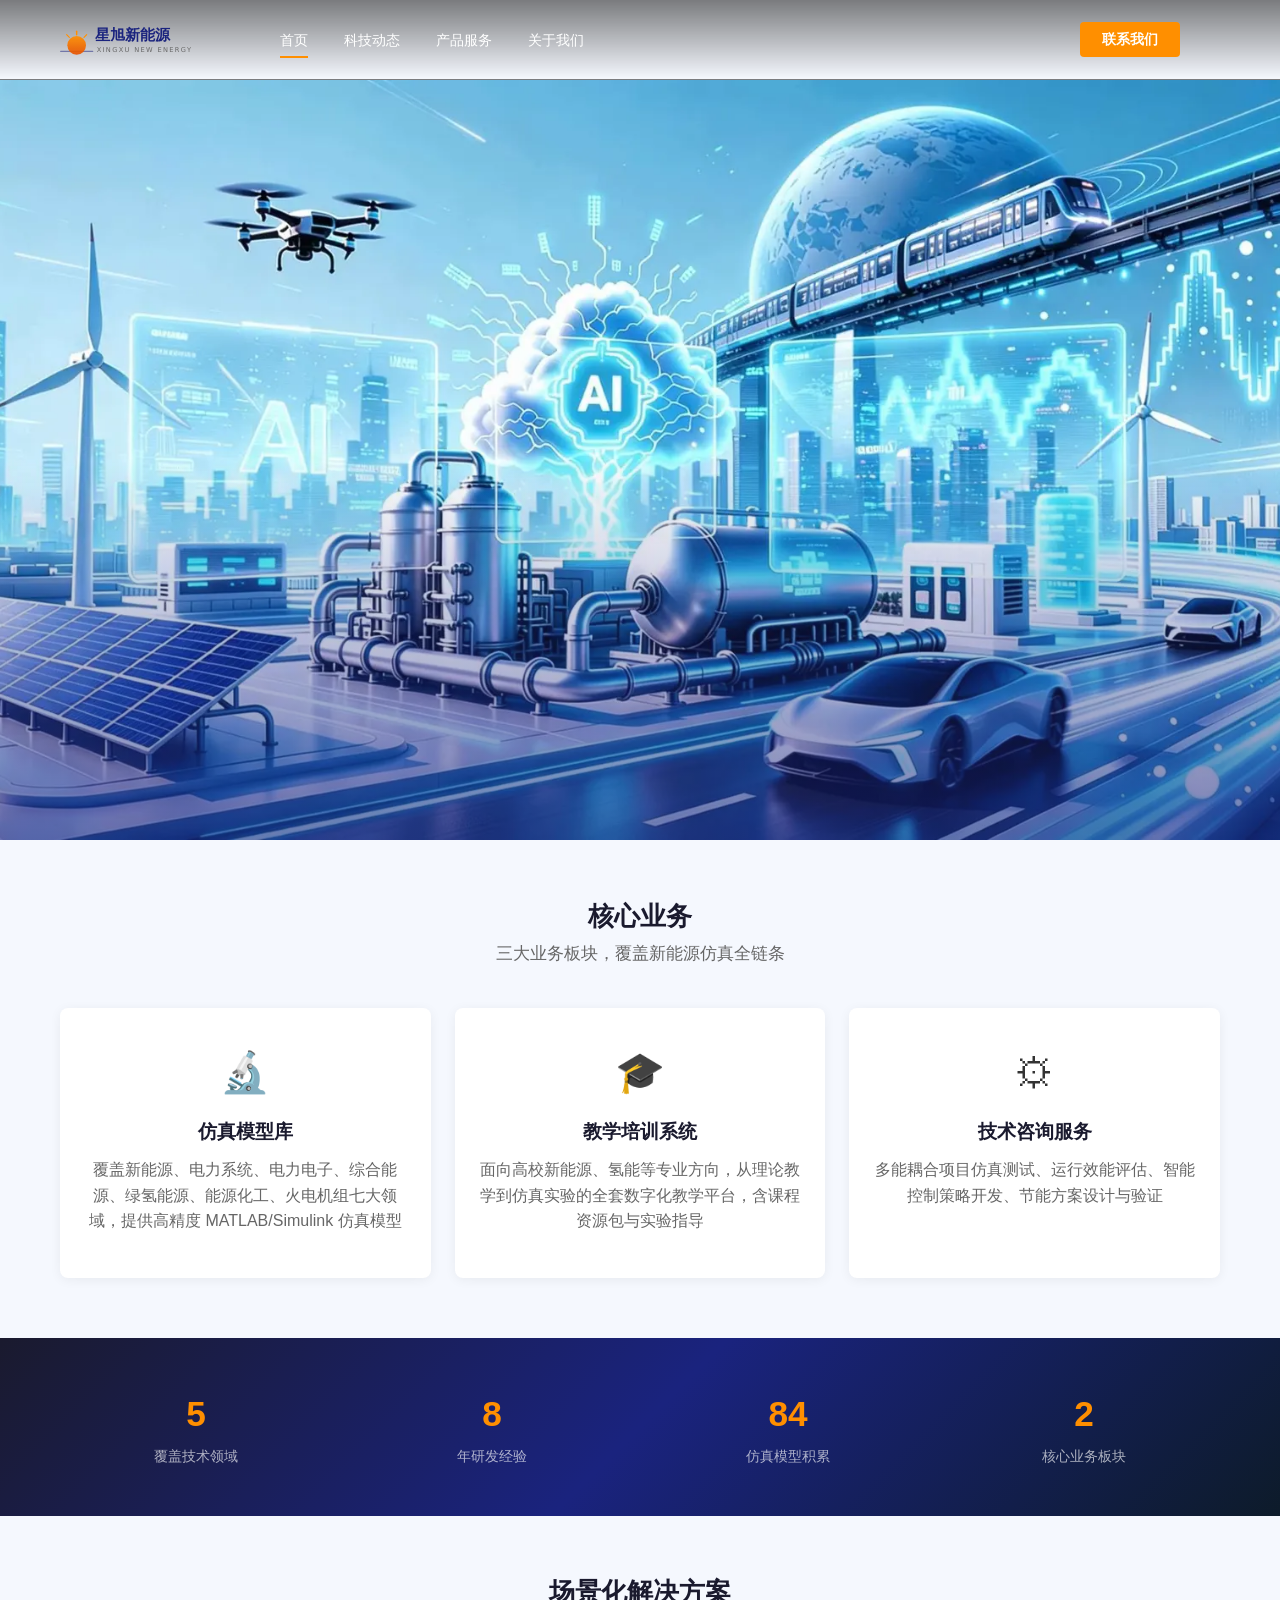
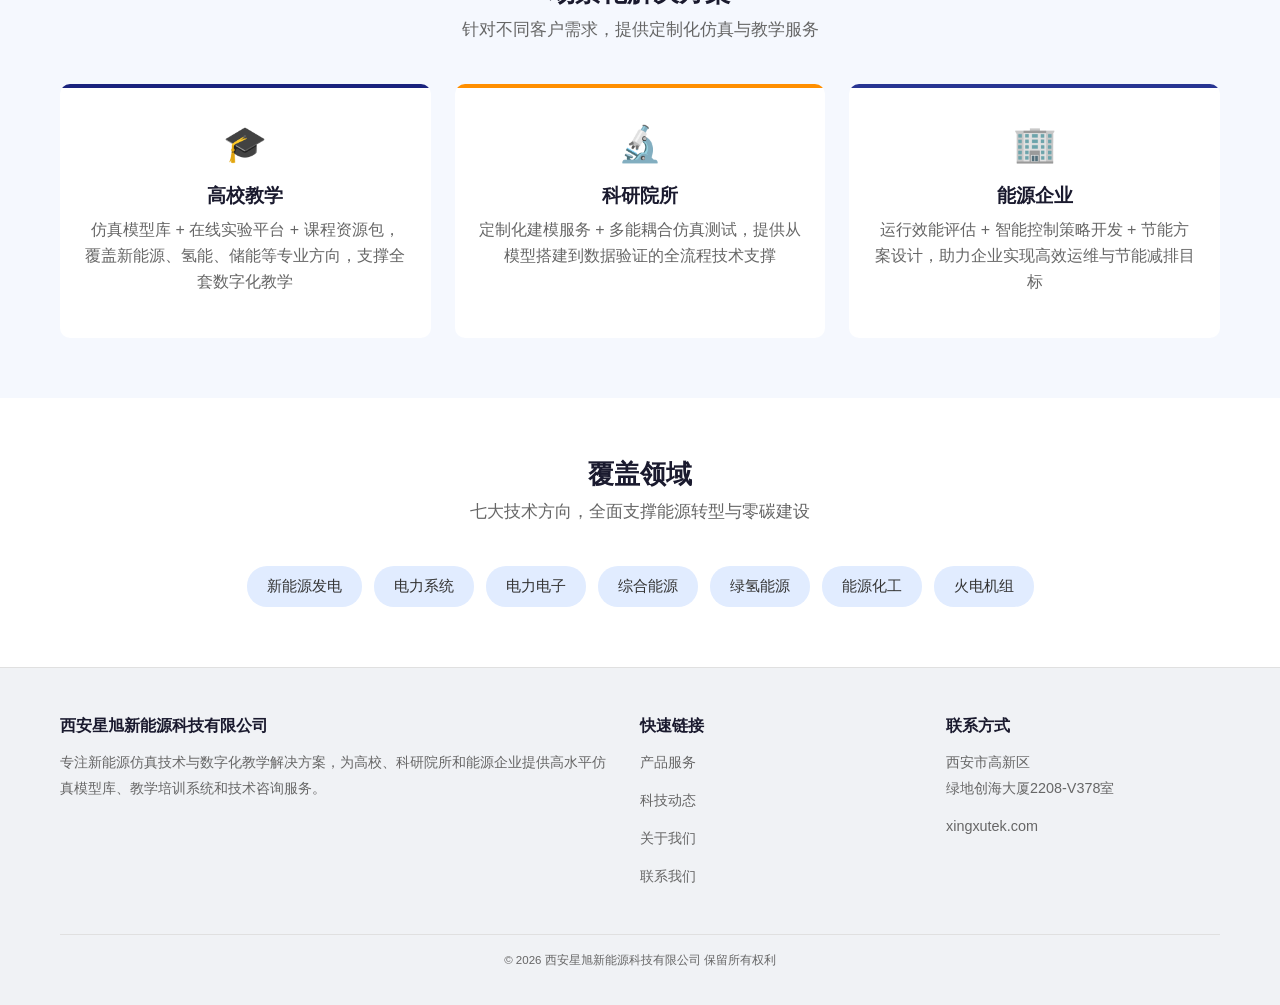
==== index.html @ 1d5795cb "feat: 首页核心业务与场景化解决方案板块位置互换" ====
<!DOCTYPE html>
<html lang="zh-CN">
<head>
  <meta charset="UTF-8">
  <meta name="viewport" content="width=device-width, initial-scale=1.0">
  <meta name="description" content="西安星旭新能源科技有限公司 — 仿真模型库、教学培训系统、技术咨询服务">
  <title>星旭新能源 — 新能源仿真技术引领者</title>
  <link rel="icon" href="favicon.svg" type="image/svg+xml">
  <link rel="preload" href="images/hero-main.webp" as="image">
  <link rel="stylesheet" href="css/style.css?v=20260528d">
<script>var _hmt=_hmt||[];(function(){var hm=document.createElement("script");hm.src="https://hm.baidu.com/hm.js?4e7e7a96ab11a7a02c850b5ba16cb30c";var s=document.getElementsByTagName("script")[0];s.parentNode.insertBefore(hm,s);})();</script>
</head>
<body>

<nav class="navbar">
  <div class="nav-inner">
    <a href="index.html" class="nav-logo">
      <img src="images/logo.svg" alt="星旭新能源">
    </a>
    <ul class="nav-links" id="navLinks">
      <li><a href="index.html" class="active">首页</a></li>
      <li><a href="news.html">科技动态</a></li>
      <li><a href="products.html">产品服务</a></li>
      <li><a href="about.html">关于我们</a></li>
    </ul>
    <div class="nav-contact">
      <a href="contact.html" class="btn btn-primary">联系我们</a>
    </div>
    <button class="nav-toggle" id="navToggle" aria-label="菜单">&#9776;</button>
  </div>
</nav>

<!-- 主图 -->
<section class="hero">
  <video class="hero-video" autoplay loop muted playsinline poster="images/hero-main.webp" preload="none">
    <source src="hero.mp4" type="video/mp4">
  </video>
</section>

<!-- 核心业务 -->
<section class="section reveal">
  <div class="container">
    <div class="section-title">
      <h2>核心业务</h2>
      <p>三大业务板块，覆盖新能源仿真全链条</p>
    </div>
    <div class="cards">
      <div class="card">
        <div class="card-icon">&#128300;</div>
        <h3>仿真模型库</h3>
        <p>覆盖新能源、电力系统、电力电子、综合能源、绿氢能源、能源化工、火电机组七大领域，提供高精度 MATLAB/Simulink 仿真模型</p>
      </div>
      <div class="card">
        <div class="card-icon">&#127891;</div>
        <h3>教学培训系统</h3>
        <p>面向高校新能源、氢能等专业方向，从理论教学到仿真实验的全套数字化教学平台，含课程资源包与实验指导</p>
      </div>
      <div class="card">
        <div class="card-icon">&#9881;</div>
        <h3>技术咨询服务</h3>
        <p>多能耦合项目仿真测试、运行效能评估、智能控制策略开发、节能方案设计与验证</p>
      </div>
    </div>
  </div>
</section>

<!-- 数据亮点 -->
<section class="stats-section reveal">
  <div class="container">
    <div class="stats-grid">
      <div class="stat-item">
        <div class="stat-number" data-target="7">0</div>
        <div class="stat-label">覆盖技术领域</div>
      </div>
      <div class="stat-item">
        <div class="stat-number" data-target="10">0</div>
        <div class="stat-label">年研发经验</div>
      </div>
      <div class="stat-item">
        <div class="stat-number" data-target="100">0</div>
        <div class="stat-label">仿真模型积累</div>
      </div>
      <div class="stat-item">
        <div class="stat-number" data-target="3">0</div>
        <div class="stat-label">核心业务板块</div>
      </div>
    </div>
  </div>
</section>

<!-- 场景化解决方案 -->
<section class="section reveal">
  <div class="container">
    <div class="section-title">
      <h2>场景化解决方案</h2>
      <p>针对不同客户需求，提供定制化仿真与教学服务</p>
    </div>
    <div class="scene-cards">
      <div class="scene-card s1">
        <div class="scene-icon">&#127891;</div>
        <h3>高校教学</h3>
        <p>仿真模型库 + 在线实验平台 + 课程资源包，覆盖新能源、氢能、储能等专业方向，支撑全套数字化教学</p>
      </div>
      <div class="scene-card s2">
        <div class="scene-icon">&#128300;</div>
        <h3>科研院所</h3>
        <p>定制化建模服务 + 多能耦合仿真测试，提供从模型搭建到数据验证的全流程技术支撑</p>
      </div>
      <div class="scene-card s3">
        <div class="scene-icon">&#127970;</div>
        <h3>能源企业</h3>
        <p>运行效能评估 + 智能控制策略开发 + 节能方案设计，助力企业实现高效运维与节能减排目标</p>
      </div>
    </div>
  </div>
</section>

<!-- 覆盖领域 -->
<section class="section" style="background: var(--color-white);">
  <div class="container">
    <div class="section-title">
      <h2>覆盖领域</h2>
      <p>七大技术方向，全面支撑能源转型与零碳建设</p>
    </div>
    <div class="tags">
      <span class="tag-item">新能源发电</span>
      <span class="tag-item">电力系统</span>
      <span class="tag-item">电力电子</span>
      <span class="tag-item">综合能源</span>
      <span class="tag-item">绿氢能源</span>
      <span class="tag-item">能源化工</span>
      <span class="tag-item">火电机组</span>
    </div>
  </div>
</section>

<footer class="footer-new">
  <div class="container">
    <div class="footer-grid">
      <div>
        <h4>西安星旭新能源科技有限公司</h4>
        <p>专注新能源仿真技术与数字化教学解决方案，为高校、科研院所和能源企业提供高水平仿真模型库、教学培训系统和技术咨询服务。</p>
      </div>
      <div>
        <h4>快速链接</h4>
        <p><a href="products.html">产品服务</a></p>
        <p><a href="news.html">科技动态</a></p>
        <p><a href="about.html">关于我们</a></p>
        <p><a href="contact.html">联系我们</a></p>
      </div>
      <div>
        <h4>联系方式</h4>
        <p>西安市高新区<br>绿地创海大厦2208-V378室</p>
        <p style="margin-top:8px;">xingxutek.com</p>
      </div>

    </div>
    <div class="footer-bottom">
      <p>&copy; 2026 西安星旭新能源科技有限公司 保留所有权利</p>
    </div>
  </div>
</footer>

<script src="js/main.js"></script>
</body>
</html>
---- css/style.css ----
/* === CSS 变量 === */
:root {
  --color-primary: #1A237E;
  --color-primary-light: #283593;
  --color-accent: #FF8F00;
  --color-accent-light: #FFB300;
  --color-bg: #F5F7FA;
  --color-white: #FFFFFF;
  --color-text: #333333;
  --color-text-light: #666666;
  --color-border: #E0E0E0;
  --font-zh: "Microsoft YaHei", "PingFang SC", "Hiragino Sans GB", sans-serif;
  --font-en: "Segoe UI", system-ui, -apple-system, sans-serif;
  --max-width: 1200px;
  --nav-height: 80px;
  --shadow-sm: 0 2px 12px rgba(0,0,0,0.06);
  --shadow-md: 0 8px 28px rgba(0,0,0,0.1);
  --shadow-lg: 0 16px 48px rgba(0,0,0,0.12);
  --radius-sm: 6px;
  --radius-md: 10px;
  --radius-lg: 16px;
  --glass-bg: rgba(0,0,0,0.35);
  --glass-border: rgba(255,255,255,0.12);
  --glass-blur: 20px;
  --transition-fast: 0.2s ease;
  --transition-smooth: 0.3s cubic-bezier(0.4, 0, 0.2, 1);
}

/* === 全局重置 === */
*, *::before, *::after {
  box-sizing: border-box;
  margin: 0;
  padding: 0;
}

html { scroll-behavior: smooth; }

body {
  font-family: var(--font-zh);
  color: var(--color-text);
  background: #f5f8fe;
  line-height: 1.6;
  -webkit-font-smoothing: antialiased;
}

a { color: #2774fd; text-decoration: none; }
a:hover { color: #6859fe; }

img { max-width: 100%; height: auto; display: block; }

/* === 滚动揭示动画 === */
.reveal {
  opacity: 0;
  transform: translateY(30px);
  transition: opacity 0.6s ease, transform 0.6s ease;
}
.reveal.visible {
  opacity: 1;
  transform: translateY(0);
}

/* === 玻璃拟态卡片 === */
.glass-card {
  background: var(--glass-bg);
  backdrop-filter: blur(var(--glass-blur));
  -webkit-backdrop-filter: blur(var(--glass-blur));
  border: 1px solid var(--glass-border);
  border-radius: var(--radius-lg);
}

/* === 导航透明模式 === */
.navbar.transparent {
  background: linear-gradient(to bottom, rgba(0,0,0,0.5), transparent);
  border-bottom-color: transparent;
}
.navbar.transparent .nav-links a { color: #fff; }
.navbar.transparent .nav-links a:hover,
.navbar.transparent .nav-links a.active { color: #fff; border-bottom-color: var(--color-accent); }
.navbar.transparent .nav-logo span { color: #fff; }
.navbar.transparent .nav-toggle { color: #fff; }
.navbar.solid {
  background: #fff;
  border-bottom-color: var(--color-border);
  box-shadow: var(--shadow-sm);
}

/* === 数字增长 === */
.stat-number { font-size: 2.2rem; font-weight: 800; color: var(--color-accent); }

/* === 场景卡片 === */
.scene-cards { display: grid; grid-template-columns: repeat(3, 1fr); gap: 24px; }
.scene-card {
  background: var(--color-white);
  border-radius: var(--radius-md);
  padding: 32px 24px;
  text-align: center;
  transition: transform var(--transition-smooth), box-shadow var(--transition-smooth);
  position: relative;
  overflow: hidden;
}
.scene-card::before {
  content: '';
  position: absolute;
  top: 0; left: 0; right: 0;
  height: 4px;
}
.scene-card.s1::before { background: var(--color-primary); }
.scene-card.s2::before { background: var(--color-accent); }
.scene-card.s3::before { background: var(--color-primary-light); }
.scene-card:hover { transform: translateY(-6px); box-shadow: var(--shadow-md); }
.scene-icon { font-size: 2.2rem; margin-bottom: 12px; }

/* === 数据亮点区 === */
.stats-section {
  background: linear-gradient(135deg, #1a1a2e 0%, #1A237E 50%, #0d1b2a 100%);
  padding: 48px 0;
}
.stats-grid { display: grid; grid-template-columns: repeat(4, 1fr); gap: 24px; text-align: center; }
.stat-item {}
.stat-label { color: rgba(255,255,255,0.65); font-size: 0.85rem; margin-top: 4px; }

/* === Hero 玻璃卡片 === */
.hero-glass {
  position: relative;
  z-index: 2;
  text-align: center;
  padding: 48px 56px;
}
.hero-glass h1 { color: #fff; font-size: 2.6rem; font-weight: 800; margin-bottom: 12px; }
.hero-glass p { color: rgba(255,255,255,0.75); font-size: 1.1rem; max-width: 560px; margin: 0 auto 28px; }
.hero-actions { display: flex; gap: 14px; justify-content: center; }

/* === 标语轮播 === */
.tagline-dots { display: flex; gap: 20px; justify-content: center; margin-top: 18px; }
.tagline-dot {
  color: rgba(255,255,255,0.4);
  font-size: 0.78rem;
  cursor: pointer;
  transition: color 0.3s;
  display: flex;
  flex-direction: column;
  align-items: center;
  gap: 6px;
}
.tagline-dot::before {
  content: '';
  display: block;
  width: 40px;
  height: 2px;
  background: rgba(255,255,255,0.2);
  transition: background 0.3s, width 0.3s;
}
.tagline-dot.active { color: #fff; }
.tagline-dot.active::before { background: var(--color-accent); width: 60px; }

/* === 页脚 === */
.footer-new {
  background: #f0f2f5;
  color: var(--color-text-light);
  padding: 48px 0 24px;
  font-size: 0.9rem;
  border-top: 1px solid var(--color-border);
}
.footer-grid { display: grid; grid-template-columns: 2fr 1fr 1fr; gap: 32px; }
.footer-grid h4 { color: #1a1a2e; font-size: 1rem; margin-bottom: 14px; }
.footer-grid p { font-size: 0.9rem; line-height: 1.8; color: var(--color-text-light); }
.footer-grid a { color: var(--color-text-light); transition: color 0.2s; }
.footer-grid a:hover { color: #2774fd; }
.footer-bottom {
  border-top: 1px solid var(--color-border);
  margin-top: 32px;
  padding-top: 16px;
  text-align: center;
  font-size: 0.72rem;
  color: #aaa;
}

.container {
  max-width: var(--max-width);
  margin: 0 auto;
  padding: 0 20px;
}

/* === 排版 === */
h1, h2, h3, h4 { color: #1a1a2e; line-height: 1.3; }
h1 { font-size: 2rem; }
h2 { font-size: 1.6rem; margin-bottom: 16px; }
h3 { font-size: 1.2rem; margin-bottom: 8px; }
p { margin-bottom: 12px; color: var(--color-text-light); }

.section {
  padding: 60px 0;
}
.section-soft {
  padding: 60px 0;
  background: linear-gradient(180deg, #e7f0ff 0%, #f5f8fe 100%);
}
.section-dark {
  padding: 60px 0;
  background: #0d1b2a;
  color: rgba(255,255,255,0.8);
}
.section-dark h2 { color: #fff; }
.section-dark p { color: rgba(255,255,255,0.6); }

.section-title {
  text-align: center;
  margin-bottom: 40px;
}
.section-title h2 { margin-bottom: 8px; }
.section-title p { font-size: 1.05rem; }

/* === 导航栏 === */
.navbar {
  background: #fff;
  border-bottom: 1px solid var(--color-border);
  position: sticky;
  top: 0;
  z-index: 100;
  height: var(--nav-height);
}

.nav-inner {
  max-width: var(--max-width);
  margin: 0 auto;
  padding: 0 60px 0 0;
  display: flex;
  align-items: center;
  height: 100%;
}

.nav-logo {
  display: flex;
  align-items: center;
  gap: 8px;
  text-decoration: none;
  margin-right: 40px;
  flex-shrink: 0;
}

.nav-logo img { height: 48px; }

.nav-logo span {
  font-size: 1.1rem;
  font-weight: 800;
  color: var(--color-primary);
  white-space: nowrap;
}

.nav-links {
  display: flex;
  list-style: none;
  gap: 36px;
}

.nav-links a {
  color: var(--color-text);
  font-size: 0.9rem;
  padding: 8px 0;
  border-bottom: 2px solid transparent;
  transition: all 0.2s;
}

.nav-links a:hover,
.nav-links a.active {
  color: #2774fd;
  border-bottom-color: #2774fd;
}

.nav-contact {
  margin-left: auto;
  flex-shrink: 0;
}

.nav-contact .btn {
  padding: 7px 22px;
  font-size: 0.85rem;
}

/* 移动端汉堡菜单 */
.nav-toggle {
  display: none;
  background: none;
  border: none;
  font-size: 1.5rem;
  cursor: pointer;
  color: var(--color-primary);
}

@media (max-width: 900px) {
  .nav-inner { padding: 0 20px; }
  .nav-links { gap: 20px; }
  .nav-logo { margin-right: 20px; }
}

/* === 页脚 === */
.footer {
  background: #fff;
  color: #999;
  padding: 20px 0;
  text-align: center;
  font-size: 0.8rem;
  border-top: 1px solid var(--color-border);
}

.footer a { color: #999; }

/* === 按钮 === */
.btn {
  display: inline-block;
  padding: 12px 28px;
  border-radius: 4px;
  font-size: 1rem;
  font-weight: bold;
  border: none;
  cursor: pointer;
  transition: all 0.2s;
}

.btn-primary {
  background: var(--color-accent);
  color: var(--color-white);
}
.btn-primary:hover { background: #E67E00; }

.btn-outline {
  background: transparent;
  color: var(--color-white);
  border: 2px solid var(--color-white);
}
.btn-outline:hover { background: rgba(255,255,255,0.1); }

/* === 卡片 === */
.cards {
  display: grid;
  grid-template-columns: repeat(3, 1fr);
  gap: 24px;
}

.card {
  background: var(--color-white);
  border-radius: 8px;
  padding: 32px 24px;
  text-align: center;
  box-shadow: 0 2px 12px rgba(0,0,0,0.06);
  transition: transform 0.2s, box-shadow 0.2s;
}

.card:hover {
  transform: translateY(-4px);
  box-shadow: 0 8px 24px rgba(0,0,0,0.1);
}

.card-icon {
  font-size: 2.5rem;
  margin-bottom: 16px;
}

.card h3 { margin-bottom: 12px; }

/* === 表单 === */
.form-group { margin-bottom: 20px; }

.form-group label {
  display: block;
  margin-bottom: 6px;
  font-weight: 600;
  font-size: 0.9rem;
  color: var(--color-text);
}

.form-group input,
.form-group textarea {
  width: 100%;
  padding: 12px 16px;
  border: 1px solid var(--color-border);
  border-radius: var(--radius-sm);
  font-size: 0.95rem;
  font-family: var(--font-zh);
  background: var(--color-bg);
  transition: border-color var(--transition-fast), box-shadow var(--transition-fast), background var(--transition-fast);
}

.form-group input:focus,
.form-group textarea:focus {
  outline: none;
  border-color: var(--color-accent);
  background: #fff;
  box-shadow: 0 0 0 3px rgba(255,143,0,0.12);
}

.form-group textarea { resize: vertical; min-height: 120px; }

.form-error { color: #D32F2F; font-size: 0.85rem; margin-top: 4px; display: none; }

/* === 留言成功 === */
.form-success {
  text-align: center;
  padding: 40px 20px;
  color: #2E7D32;
}
.form-success .check-icon {
  display: inline-block;
  width: 56px;
  height: 56px;
  line-height: 56px;
  border-radius: 50%;
  background: #E8F5E9;
  color: #2E7D32;
  font-size: 1.5rem;
  margin-bottom: 16px;
}

/* === Hero 区 === */
.hero {
  height: calc(100vh - var(--nav-height) - 60px);
  min-height: 400px;
  display: flex;
  align-items: center;
  padding: 0 80px;
  overflow: hidden;
  position: relative;
}

.hero-video {
  position: absolute;
  inset: 0;
  z-index: 0;
  width: 100%;
  height: 100%;
  object-fit: cover;
}

.hero::after {
  content: '';
  position: absolute;
  inset: 0;
  z-index: 1;
  background: linear-gradient(to top, rgba(26,35,126,0.6) 0%, transparent 50%);
  pointer-events: none;
}

/* === 子页面 Hero === */
.hero-sub {
  background: linear-gradient(160deg, #e1ecff 0%, #f5f8fe 50%, #e7f0ff 100%);
  text-align: center;
  padding: 56px 0 48px;
  position: relative;
  border-bottom: 1px solid #d0dcf0;
}
.hero-sub::before {
  content: '';
  position: absolute;
  top: 0;
  left: 0;
  right: 0;
  height: 2px;
  background: linear-gradient(90deg, transparent, #2774fd, #6859fe, #2774fd, transparent);
}
.hero-sub::after {
  content: '';
  position: absolute;
  bottom: -1px;
  left: 50%;
  transform: translateX(-50%);
  width: 60px;
  height: 3px;
  background: linear-gradient(90deg, #2774fd, #6859fe);
  border-radius: 2px;
}
.hero-sub h1 {
  color: #1a1a2e;
  font-size: 2rem;
  font-weight: 800;
  letter-spacing: 2px;
}
.hero-sub p {
  color: #5a6580;
  font-size: 0.95rem;
  max-width: 600px;
  margin: 6px auto 0;
}

/* === 白底卡片 === */
.card-white {
  background: var(--color-white);
  border-radius: var(--radius-md);
  padding: 40px;
  margin-bottom: 32px;
  box-shadow: var(--shadow-sm);
  border-left: 4px solid var(--color-border);
  transition: border-color var(--transition-smooth), box-shadow var(--transition-smooth), transform var(--transition-smooth);
}
.card-white:hover {
  border-left-color: #2774fd;
  box-shadow: var(--shadow-md);
  transform: translateY(-2px);
}
.card-white h2 { margin-bottom: 20px; }

/* === 领域标签 === */
.tags {
  display: flex;
  flex-wrap: wrap;
  gap: 12px;
  justify-content: center;
}
.tag-item {
  background: #e1ecff;
  padding: 8px 20px;
  border-radius: 20px;
  font-size: 0.95rem;
  transition: background var(--transition-fast), color var(--transition-fast);
}
.tag-item:hover {
  background: #2774fd;
  color: #fff;
}

/* === 双列网格（产品项/团队能力） === */
.grid-2 {
  display: grid;
  grid-template-columns: 1fr 1fr;
  gap: 12px;
  margin: 20px 0;
}
.grid-item {
  padding: 12px 16px;
  background: #e7f0ff;
  border-radius: var(--radius-sm);
  font-size: 0.95rem;
  position: relative;
  padding-left: 28px;
}
.grid-item::before {
  content: '';
  position: absolute;
  left: 12px;
  top: 50%;
  transform: translateY(-50%);
  width: 6px;
  height: 6px;
  background: #2774fd;
  border-radius: 1px;
}
.grid-item-accent {
  padding: 14px 18px;
  background: #e7f0ff;
  border-radius: var(--radius-sm);
  border-left: 3px solid #2774fd;
  font-weight: 600;
  color: #1a1a2e;
}

/* === 联系页 === */
.info-card {
  background: var(--color-white);
  border-radius: var(--radius-md);
  padding: 36px;
  box-shadow: var(--shadow-sm);
  border-top: 3px solid var(--color-primary);
}
.info-card:last-child { border-top-color: var(--color-accent); }
.info-card h3 {
  margin-bottom: 20px;
  font-size: 1.15rem;
  color: var(--color-primary);
}
.info-item { margin-bottom: 16px; }
.info-item strong { display: block; margin-bottom: 4px; color: var(--color-text); }

.contact-grid {
  display: grid;
  grid-template-columns: 1fr 1fr;
  gap: 32px;
  max-width: 900px;
  margin: 0 auto;
}

/* === 产品服务 === */
.product-section { max-width: 900px; }
.product-section .card-white h2 { color: var(--color-primary); font-size: 1.4rem; margin-bottom: 16px; }

/* === 科技动态 — 暗底+非对称网格+金色标签 === */
.news-section {
  background: linear-gradient(180deg, #eef2ff 0%, #e1ecff 100%);
  padding: 60px 0;
}

.news-grid {
  display: grid;
  grid-template-columns: repeat(3, 1fr);
  gap: 24px;
}

.news-col {
  background: #e8f4ec;
  border-radius: var(--radius-md);
  overflow: visible;
  box-shadow: var(--shadow-sm);
  transition: transform var(--transition-smooth), box-shadow var(--transition-smooth);
  position: relative;
}
.news-col::before {
  content: '';
  position: absolute;
  top: -12px;
  left: 24px;
  right: 24px;
  height: 4px;
  border-radius: 2px;
}
.news-col:nth-child(1)::before { background: #2774fd; }
.news-col:nth-child(2)::before { background: #6859fe; }
.news-col:nth-child(3)::before { background: #3d8bfd; }

.news-col:nth-child(2) {
  box-shadow: var(--shadow-lg);
  z-index: 2;
  margin-top: -16px;
  margin-bottom: -16px;
}

.news-col:hover {
  transform: translateY(-4px);
  box-shadow: var(--shadow-lg);
}

.news-subtitle {
  font-size: 0.78rem;
  color: var(--color-text-light);
  margin-top: 8px;
  font-weight: 300;
  letter-spacing: 2px;
  display: flex;
  align-items: center;
  gap: 8px;
}
.news-subtitle::before {
  content: '';
  display: inline-block;
  width: 20px;
  height: 1px;
  background: var(--color-accent);
  flex-shrink: 0;
}

.news-col-header {
  padding: 24px 24px 12px;
  border-bottom: 1px solid var(--color-border);
}

.news-tag {
  font-size: 1rem;
  font-weight: 700;
  padding: 6px 18px;
  border-radius: 3px;
  color: #fff;
  text-transform: uppercase;
  letter-spacing: 1px;
}
.news-tag.t1 { background: #2774fd; }
.news-tag.t2 { background: #6859fe; }
.news-tag.t3 { background: #1a84fd; }

.news-dot { display: none; }

.news-list {
  list-style: none;
  padding: 8px 24px 24px;
}

.news-list li {
  padding: 16px 0;
}

.news-list li + li {
  border-top: 1px solid var(--color-border);
}

.news-date {
  font-size: 0.78rem;
  color: var(--color-accent);
  font-weight: 600;
  margin-bottom: 4px;
  letter-spacing: 0.5px;
}

.news-item-title {
  font-weight: 600;
  font-size: 0.95rem;
  line-height: 1.5;
  margin-bottom: 4px;
  color: var(--color-text);
}

.news-item-title a {
  color: var(--color-text);
  transition: color var(--transition-fast);
}
.news-item-title a:hover {
  color: var(--color-primary);
}

.news-item-desc {
  color: var(--color-text-light);
  font-size: 0.85rem;
  line-height: 1.6;
}

.news-more {
  padding: 0 24px 20px;
  text-align: center;
}
.news-more a {
  font-size: 0.82rem;
  color: #2774fd;
  font-weight: 600;
  transition: color var(--transition-fast);
}
.news-more a:hover { color: #6859fe; }

/* 新闻列表页 */
.news-list-page {
  background: #fff;
  border-radius: var(--radius-md);
  padding: 32px;
  box-shadow: var(--shadow-sm);
}
.news-list-item {
  padding: 20px 0;
}
.news-list-item + .news-list-item {
  border-top: 1px solid var(--color-border);
}
.news-list-item .news-date { margin-bottom: 6px; }
.news-list-item .news-item-title { font-size: 1.05rem; margin-bottom: 6px; }
.news-list-item .news-item-desc { font-size: 0.88rem; }

/* 产品卡片内容 */
.product-card-body {
  padding: 20px 24px 24px;
}
.product-list {
  display: flex;
  flex-direction: column;
  gap: 0;
}
.product-item {
  padding: 12px 14px;
  font-size: 0.88rem;
  color: var(--color-text);
  border-bottom: 1px solid var(--color-border);
  transition: background var(--transition-fast);
}
.product-item:last-child { border-bottom: none; }
.product-item:hover { background: #f2faf6; }
.product-item strong { color: #1a1a2e; font-size: 0.9rem; }
.product-item small { color: var(--color-text-light); font-size: 0.78rem; }

.news-empty {
  text-align: center;
  color: #aaa;
  padding: 40px 0;
  font-size: 0.85rem;
}

@media (max-width: 768px) {
  .news-grid { grid-template-columns: 1fr; }
  .news-col:nth-child(2) { margin-top: 0; margin-bottom: 0; }
}

/* === 工具类 === */
.text-center { text-align: center; }
.mt-20 { margin-top: 20px; }
.mt-40 { margin-top: 40px; }

/* === 响应式 === */
@media (max-width: 768px) {
  .cards { grid-template-columns: 1fr; }
  .scene-cards { grid-template-columns: 1fr; }
  .stats-grid { grid-template-columns: repeat(2, 1fr); }
  .news-grid { grid-template-columns: 1fr; }
  .grid-2 { grid-template-columns: 1fr; }
  .contact-grid { grid-template-columns: 1fr; }
  .footer-grid { grid-template-columns: 1fr 1fr; gap: 20px; }
  .hero { padding: 0 20px; height: 360px; }
  .hero-glass { padding: 28px 20px; }
  .hero-glass h1 { font-size: 1.8rem; }
  .hero-glass .glass-card { padding: 28px 20px !important; }
  .nav-inner { padding: 0 20px; }
  .stat-number { font-size: 1.6rem; }
  .nav-links {
    display: none;
    position: absolute;
    top: var(--nav-height);
    left: 0;
    right: 0;
    background: var(--color-white);
    flex-direction: column;
    gap: 0;
    box-shadow: 0 4px 12px rgba(0,0,0,0.15);
  }
  .nav-links.open { display: flex; }
  .nav-links a {
    padding: 14px 20px;
    border-bottom: 1px solid var(--color-border);
  }
  .nav-toggle { display: block; }
  .nav-contact { display: none; }
}
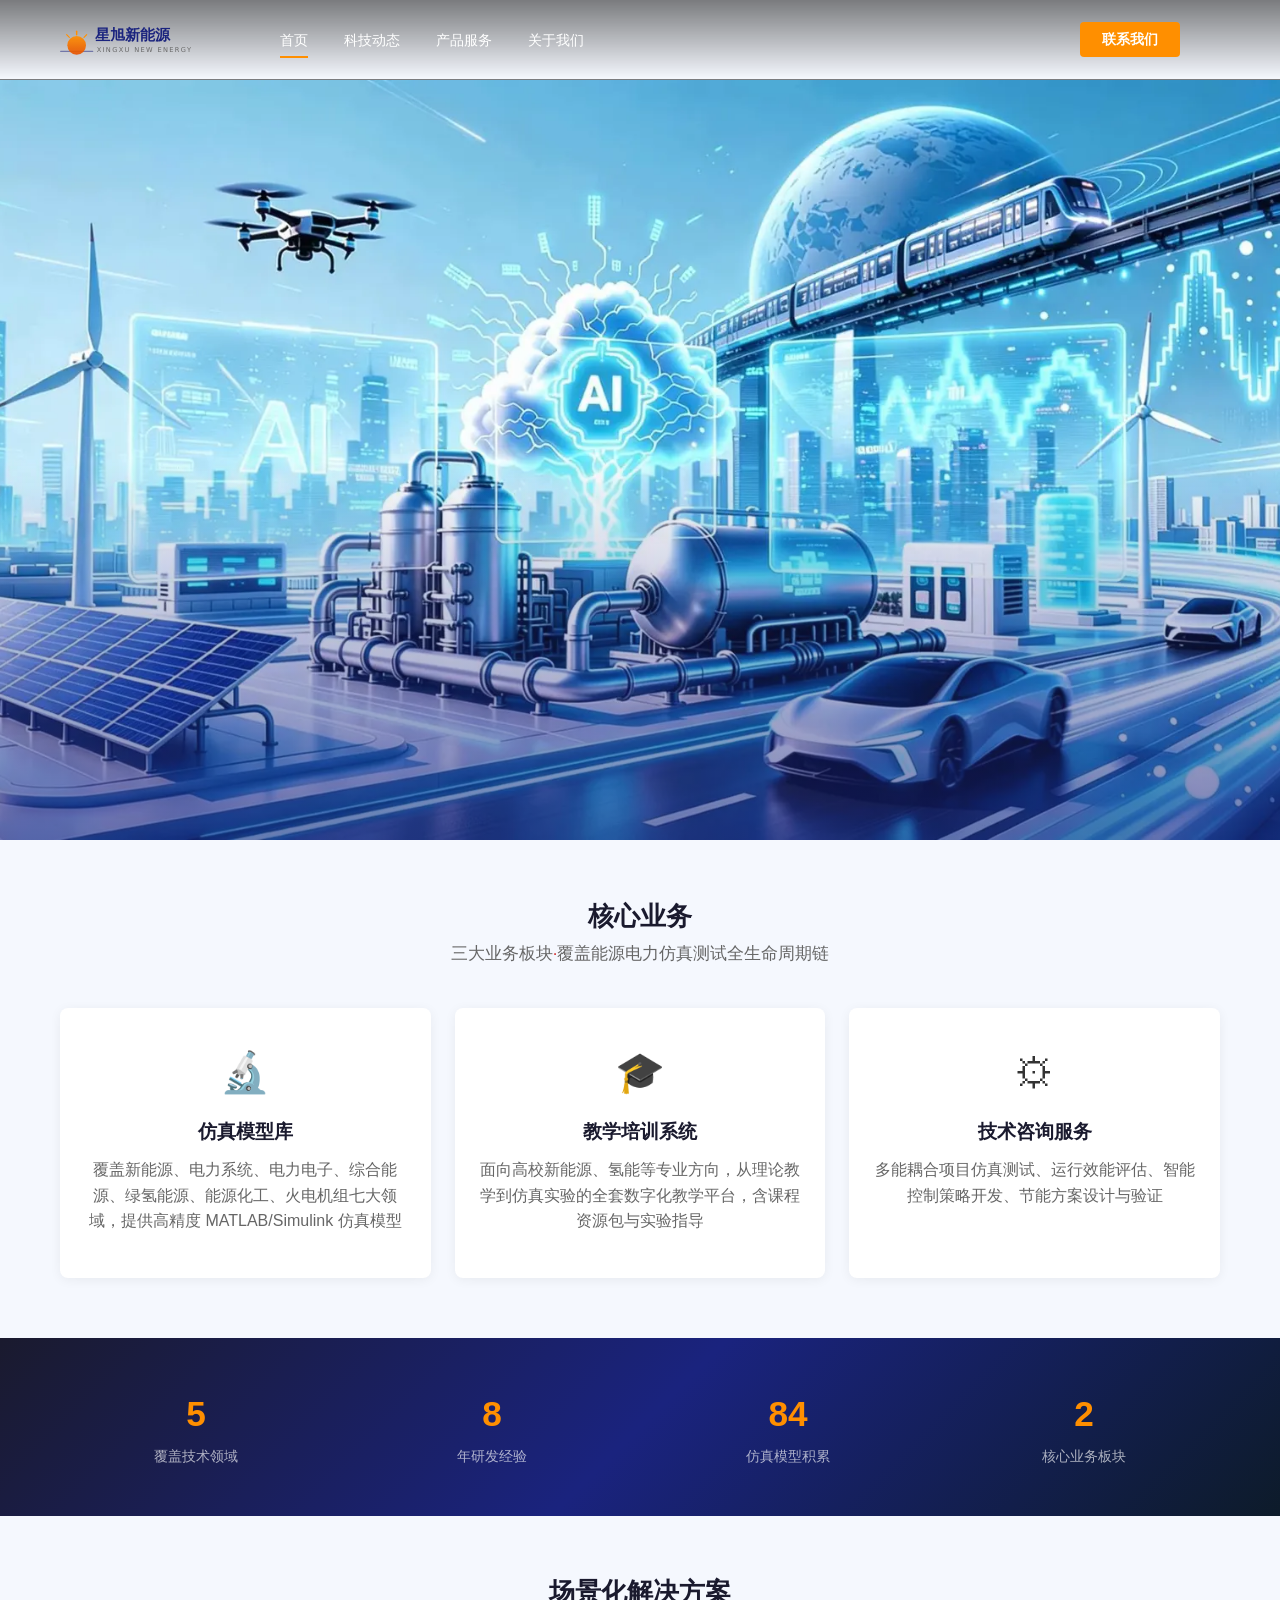
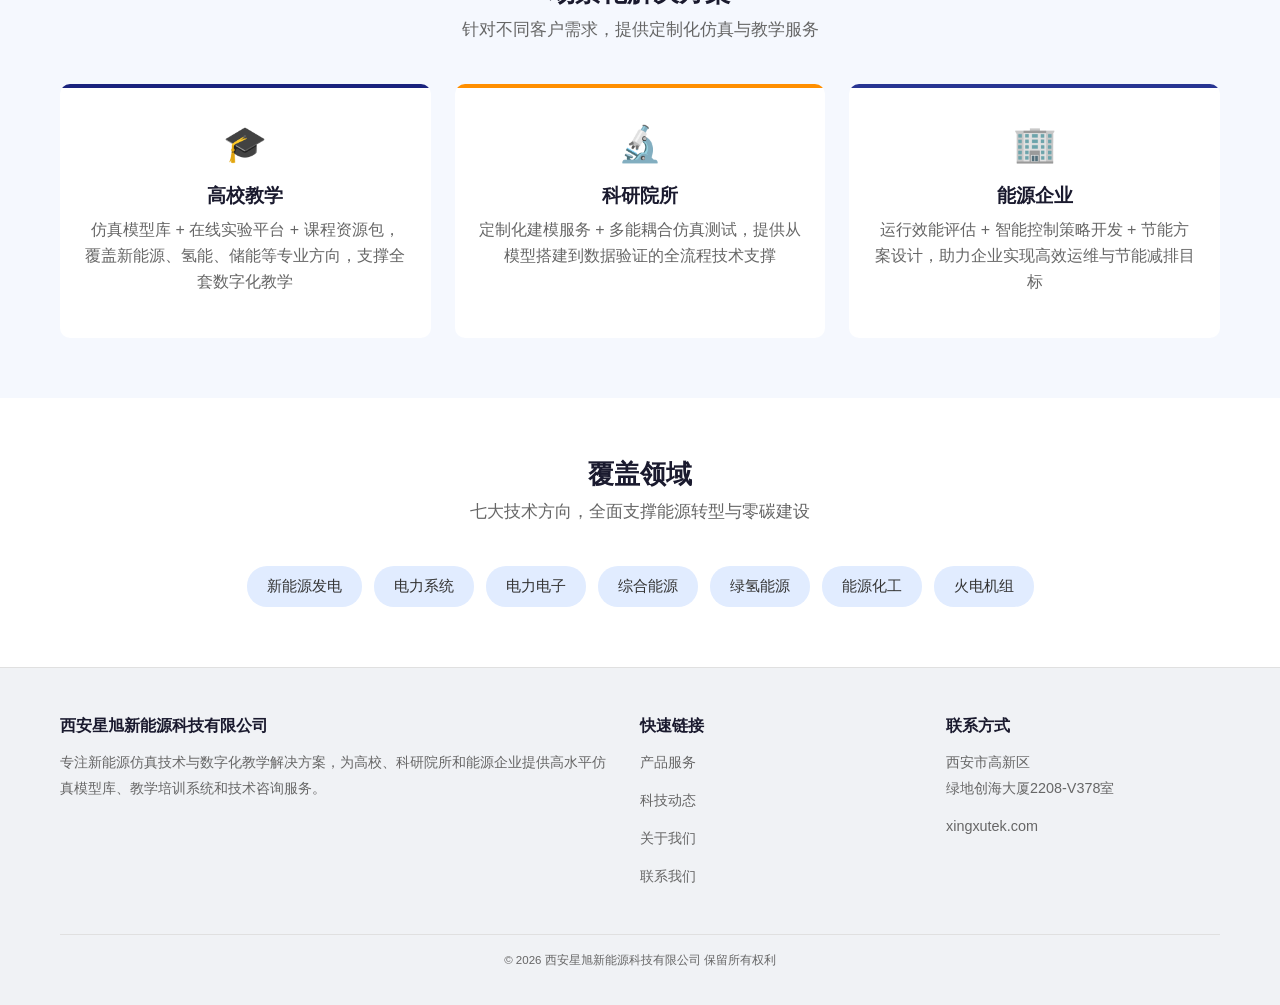
==== commit 142ade74: "feat: 核心业务描述更新，添加小红点分隔符" ====
--- a/index.html
+++ b/index.html
@@ -42,7 +42,7 @@
   <div class="container">
     <div class="section-title">
       <h2>核心业务</h2>
-      <p>三大业务板块，覆盖新能源仿真全链条</p>
+      <p>三大业务板块<span style="color:#D32F2F;">·</span>覆盖能源电力仿真测试全生命周期链</p>
     </div>
     <div class="cards">
       <div class="card">
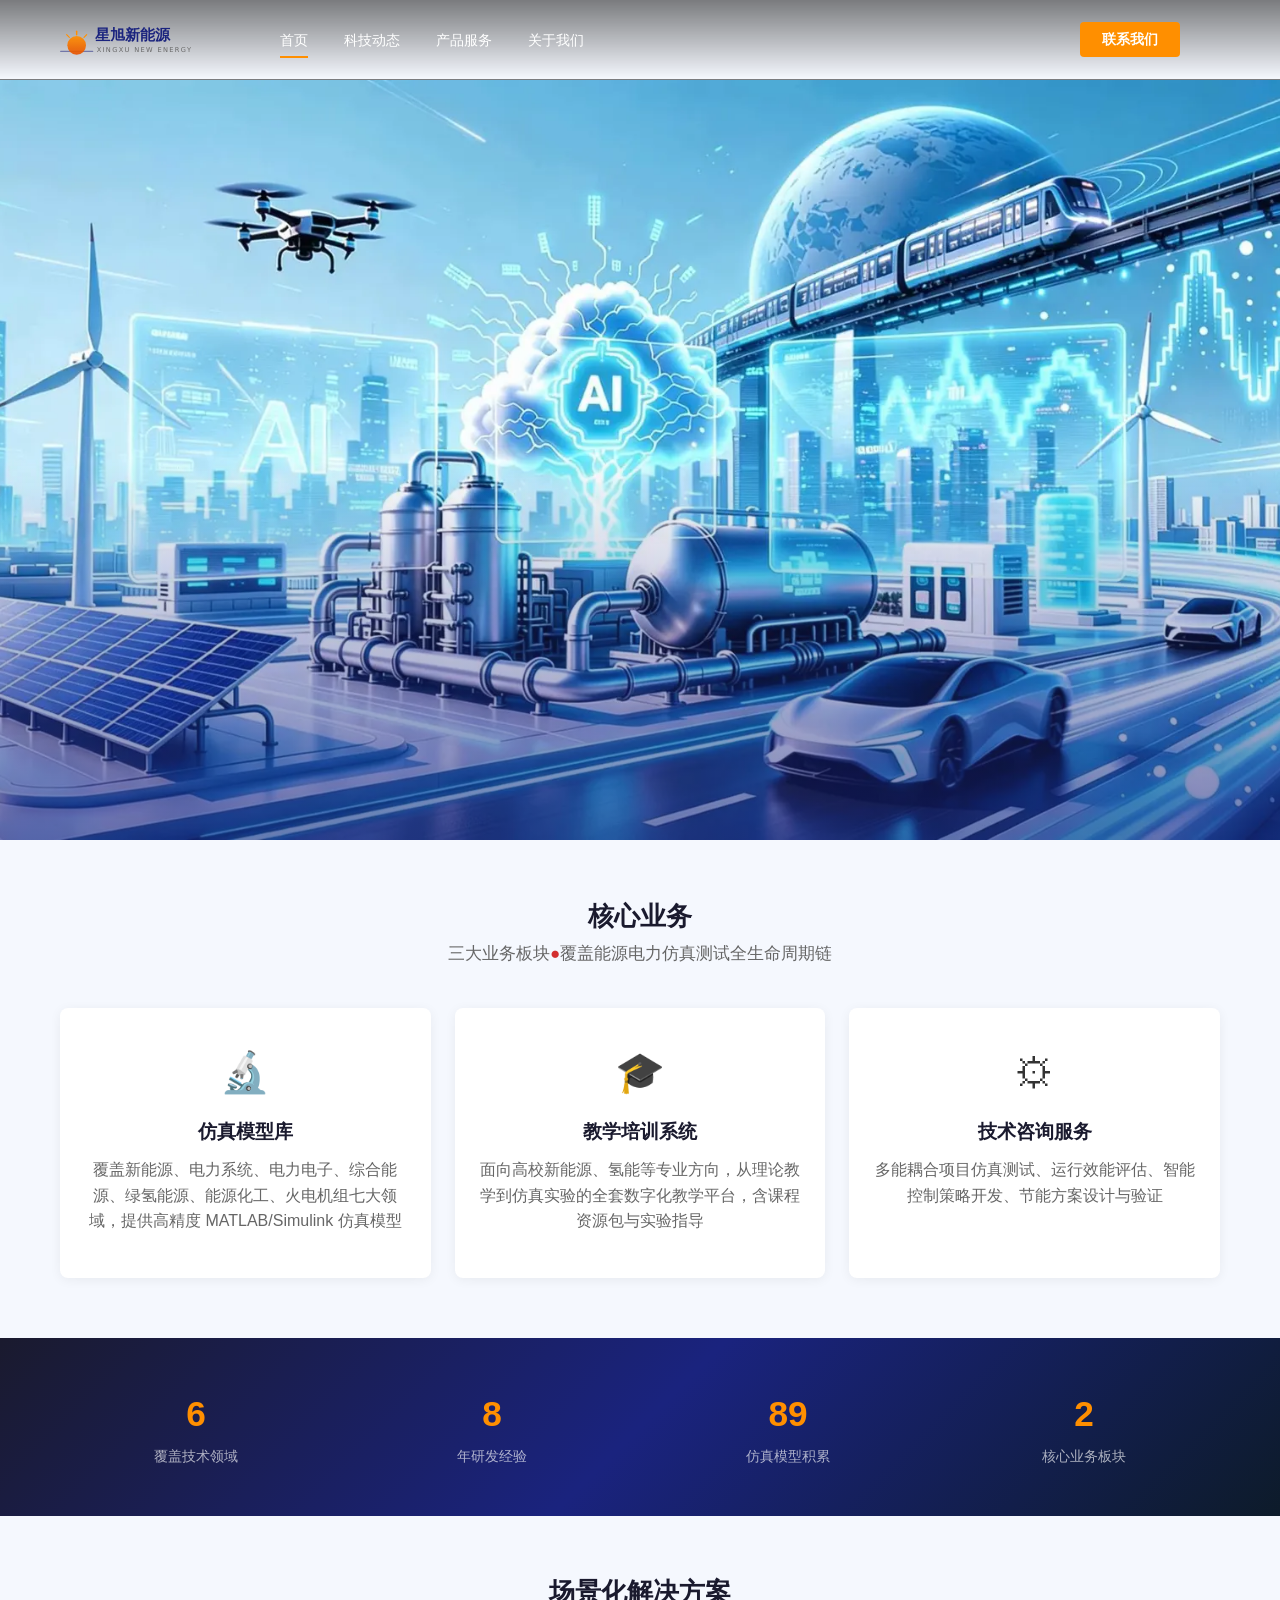
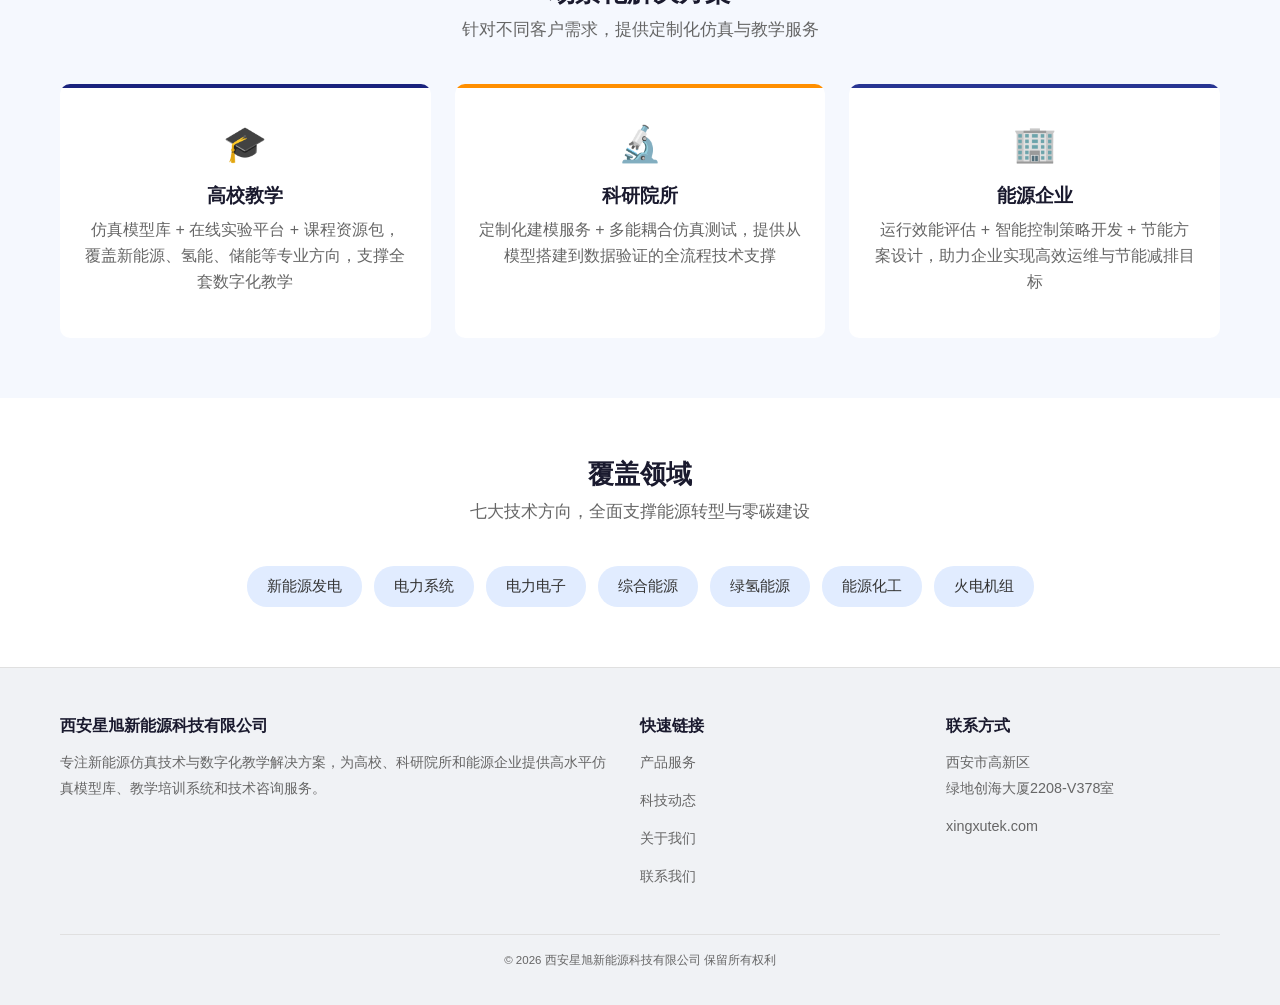
==== commit 1e30242a: "feat: 小红点替换为实心大红圆" ====
--- a/index.html
+++ b/index.html
@@ -42,7 +42,7 @@
   <div class="container">
     <div class="section-title">
       <h2>核心业务</h2>
-      <p>三大业务板块<span style="color:#D32F2F;">·</span>覆盖能源电力仿真测试全生命周期链</p>
+      <p>三大业务板块<span style="color:#D32F2F;">●</span>覆盖能源电力仿真测试全生命周期链</p>
     </div>
     <div class="cards">
       <div class="card">
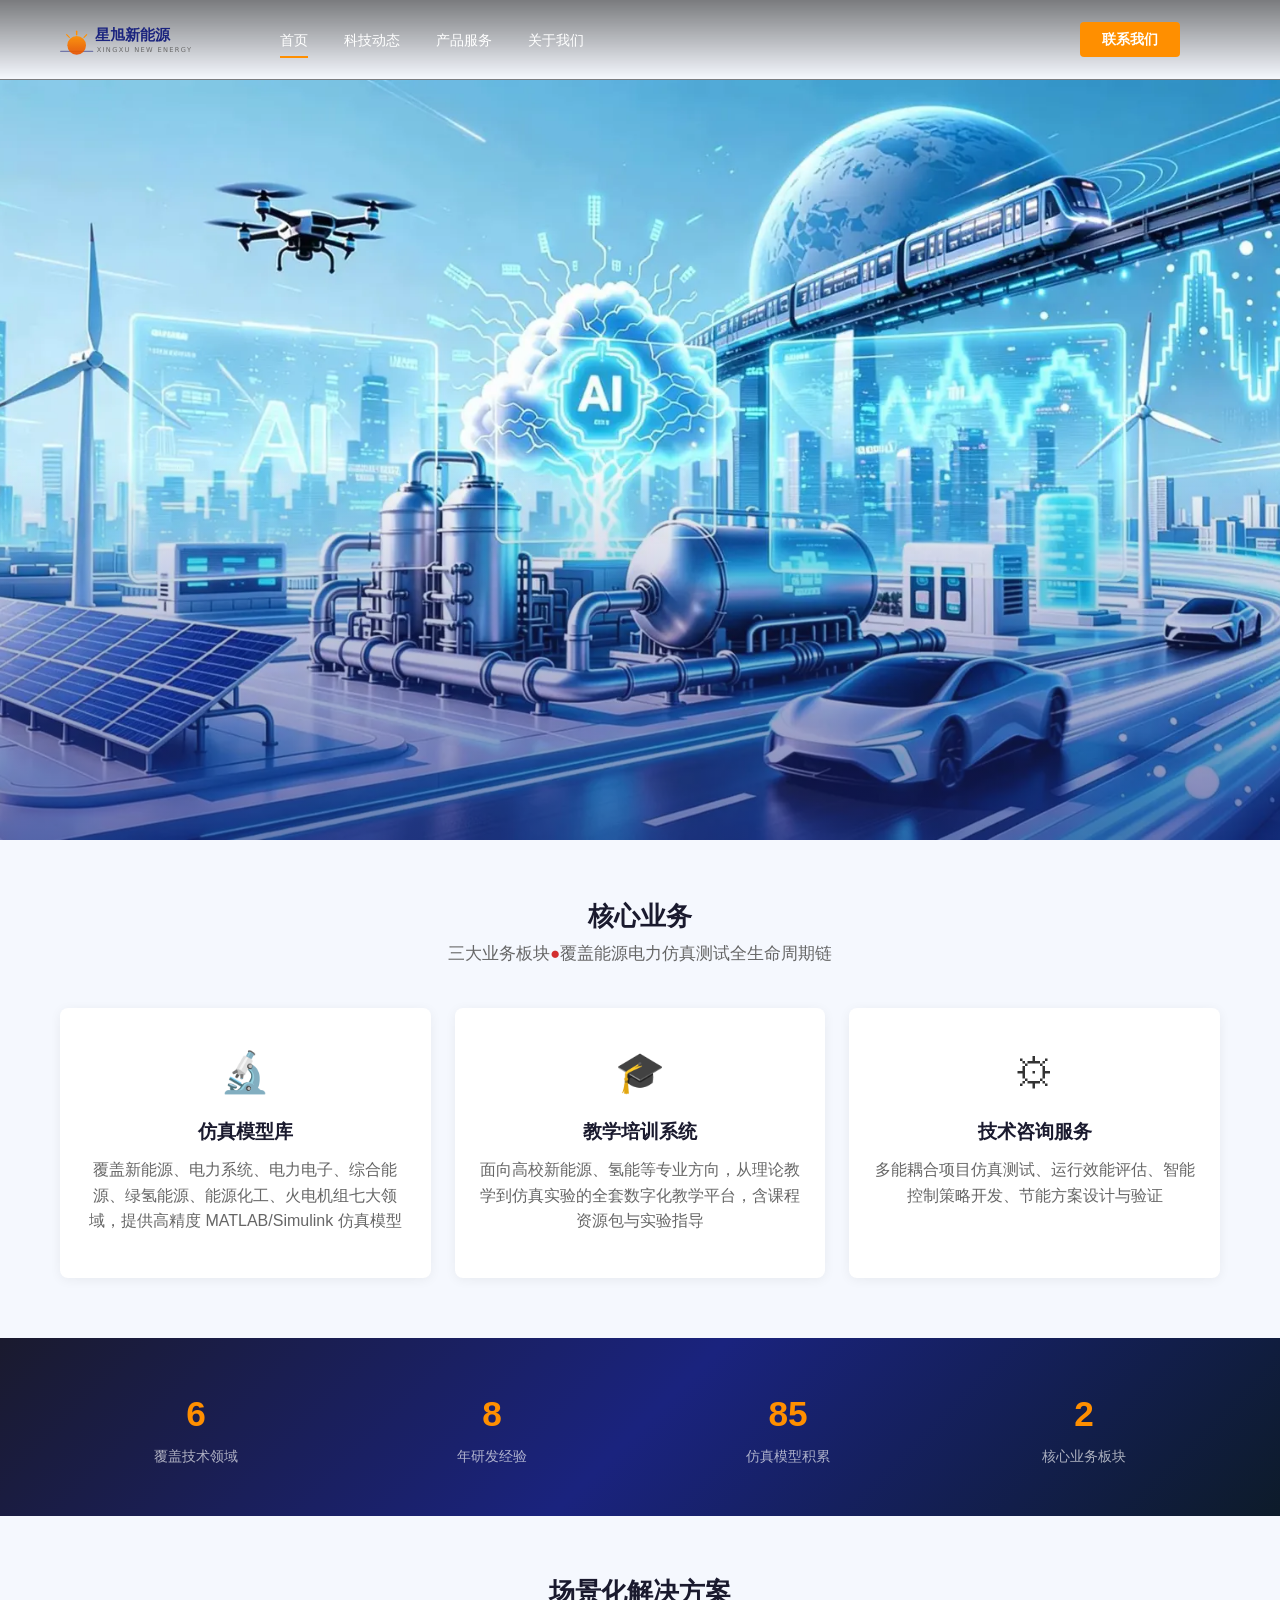
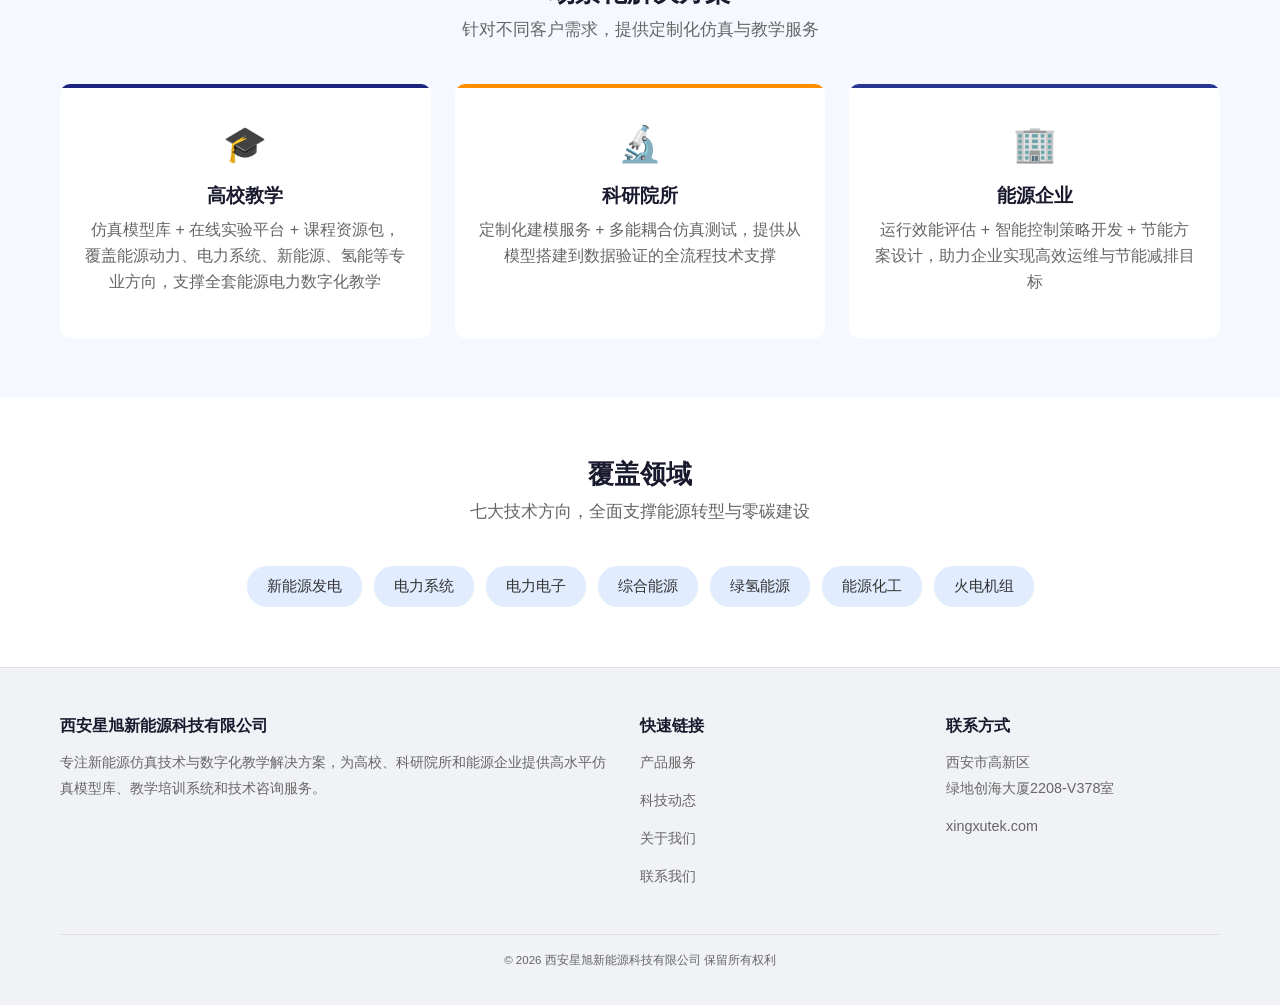
==== commit cdfa9198: "feat: 更新首页高校教学描述" ====
--- a/index.html
+++ b/index.html
@@ -99,7 +99,7 @@
       <div class="scene-card s1">
         <div class="scene-icon">&#127891;</div>
         <h3>高校教学</h3>
-        <p>仿真模型库 + 在线实验平台 + 课程资源包，覆盖新能源、氢能、储能等专业方向，支撑全套数字化教学</p>
+        <p>仿真模型库 + 在线实验平台 + 课程资源包，覆盖能源动力、电力系统、新能源、氢能等专业方向，支撑全套能源电力数字化教学</p>
       </div>
       <div class="scene-card s2">
         <div class="scene-icon">&#128300;</div>
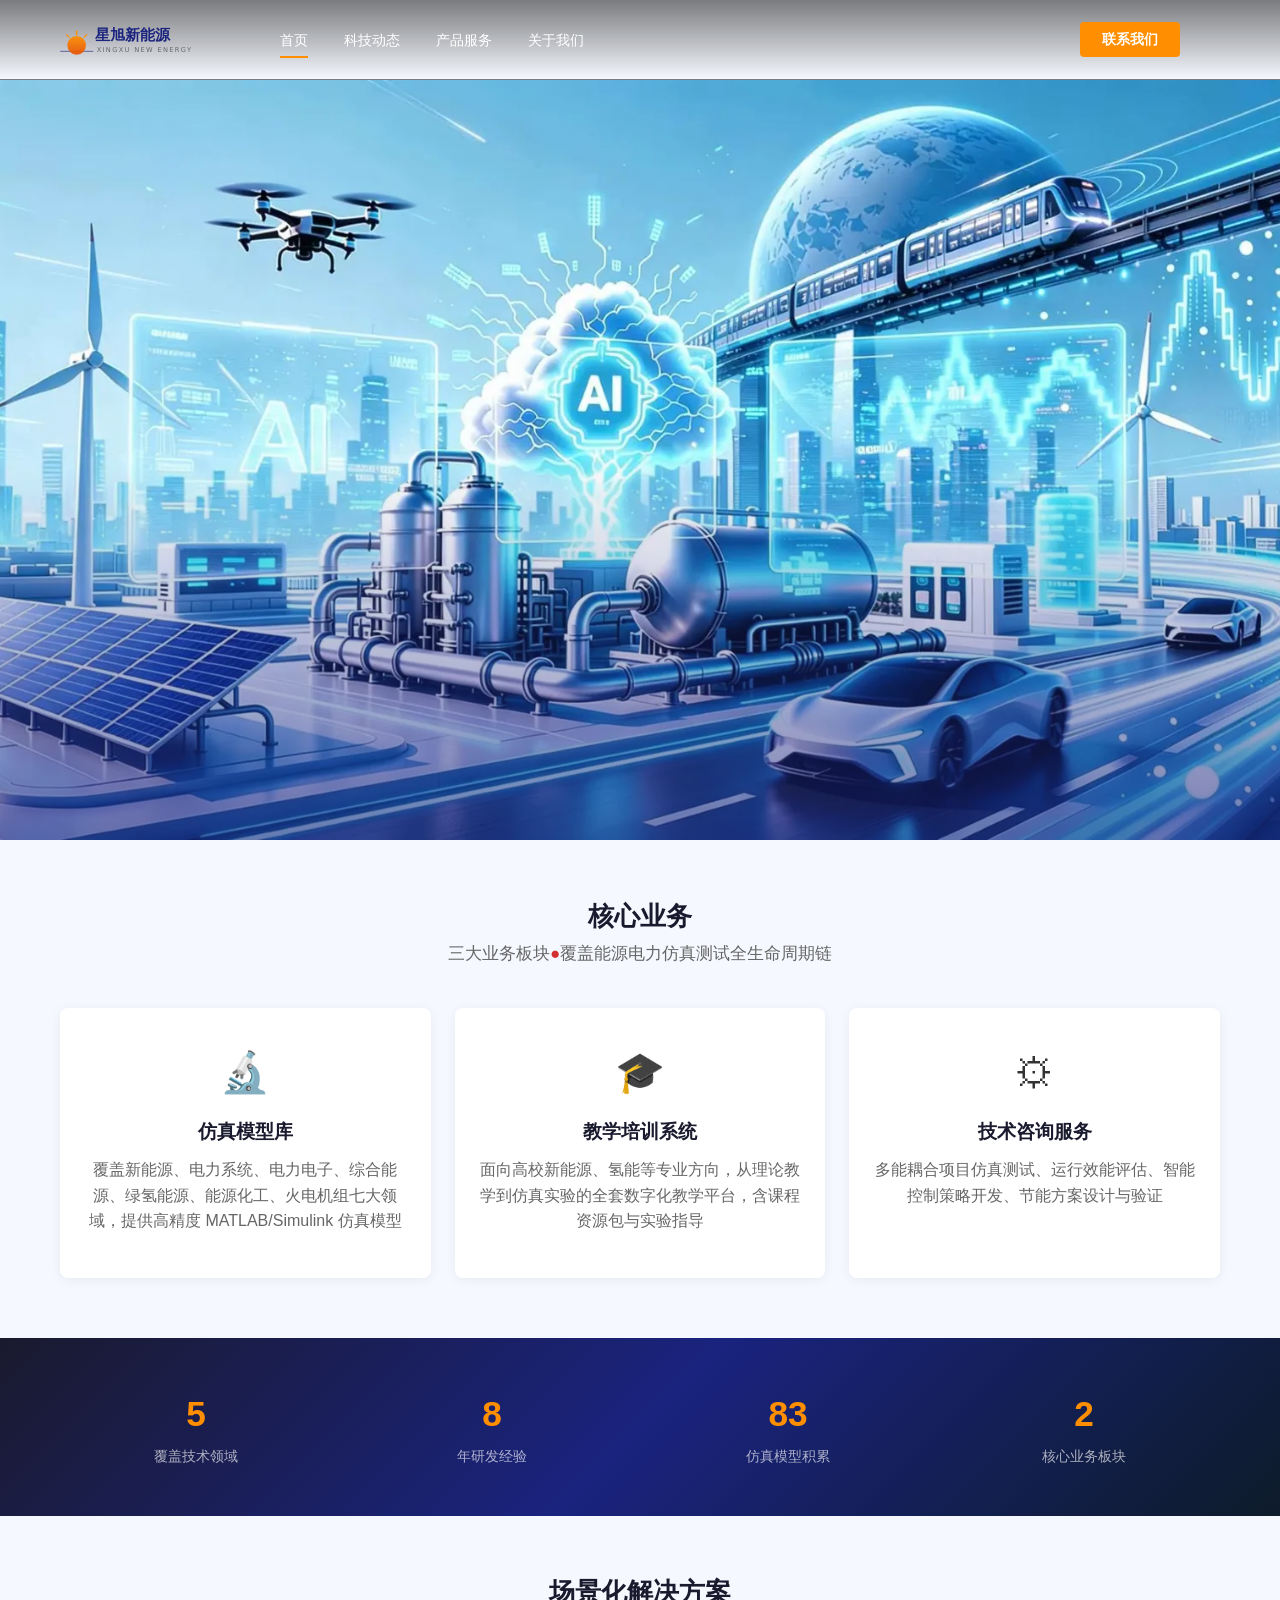
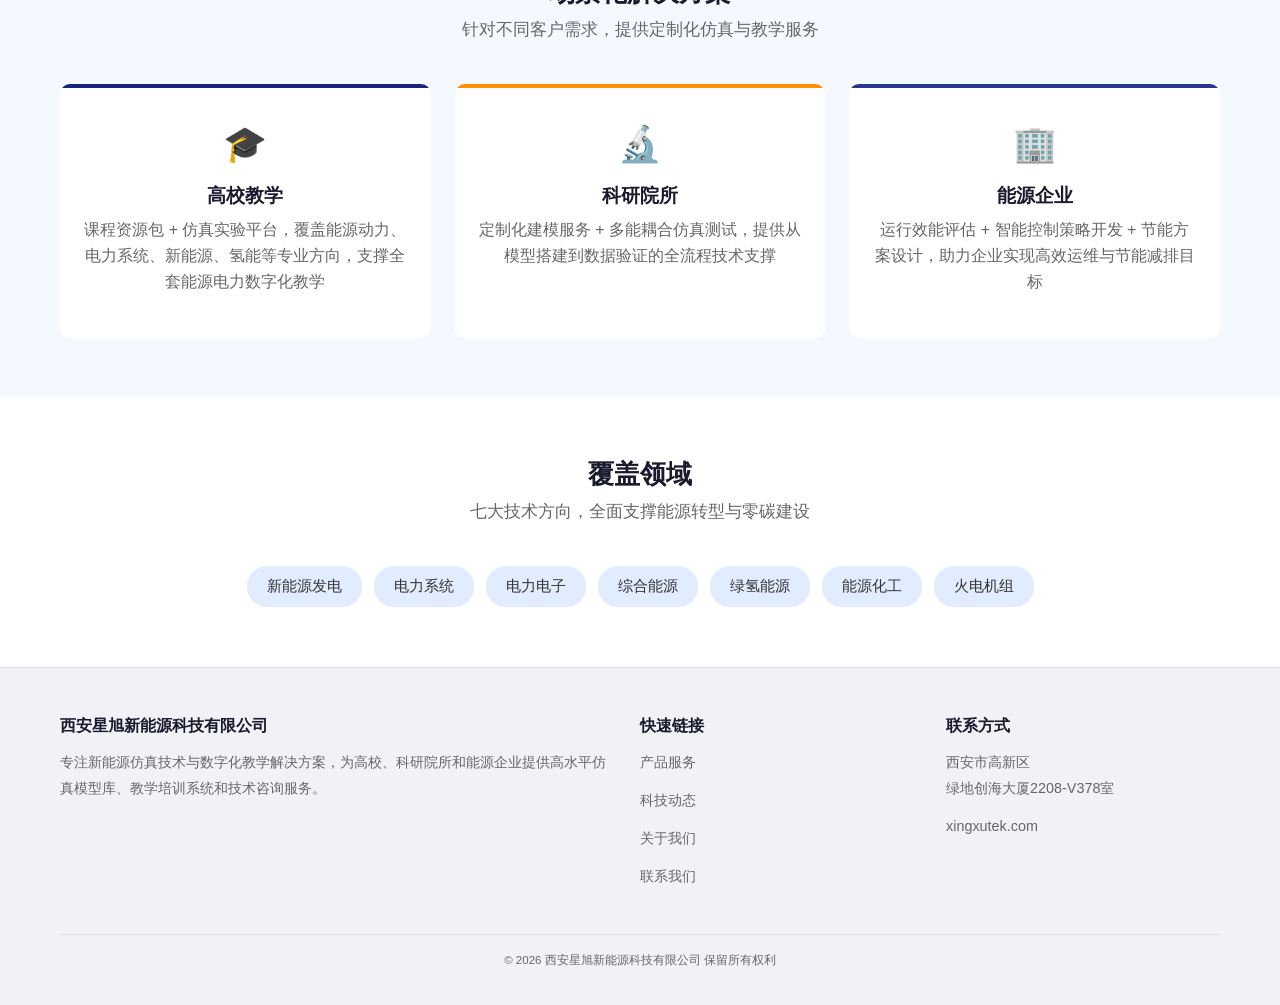
==== commit b0bed2b9: "feat: 更新首页高校教学描述" ====
--- a/index.html
+++ b/index.html
@@ -99,7 +99,7 @@
       <div class="scene-card s1">
         <div class="scene-icon">&#127891;</div>
         <h3>高校教学</h3>
-        <p>仿真模型库 + 在线实验平台 + 课程资源包，覆盖能源动力、电力系统、新能源、氢能等专业方向，支撑全套能源电力数字化教学</p>
+        <p>课程资源包 + 仿真实验平台，覆盖能源动力、电力系统、新能源、氢能等专业方向，支撑全套能源电力数字化教学</p>
       </div>
       <div class="scene-card s2">
         <div class="scene-icon">&#128300;</div>
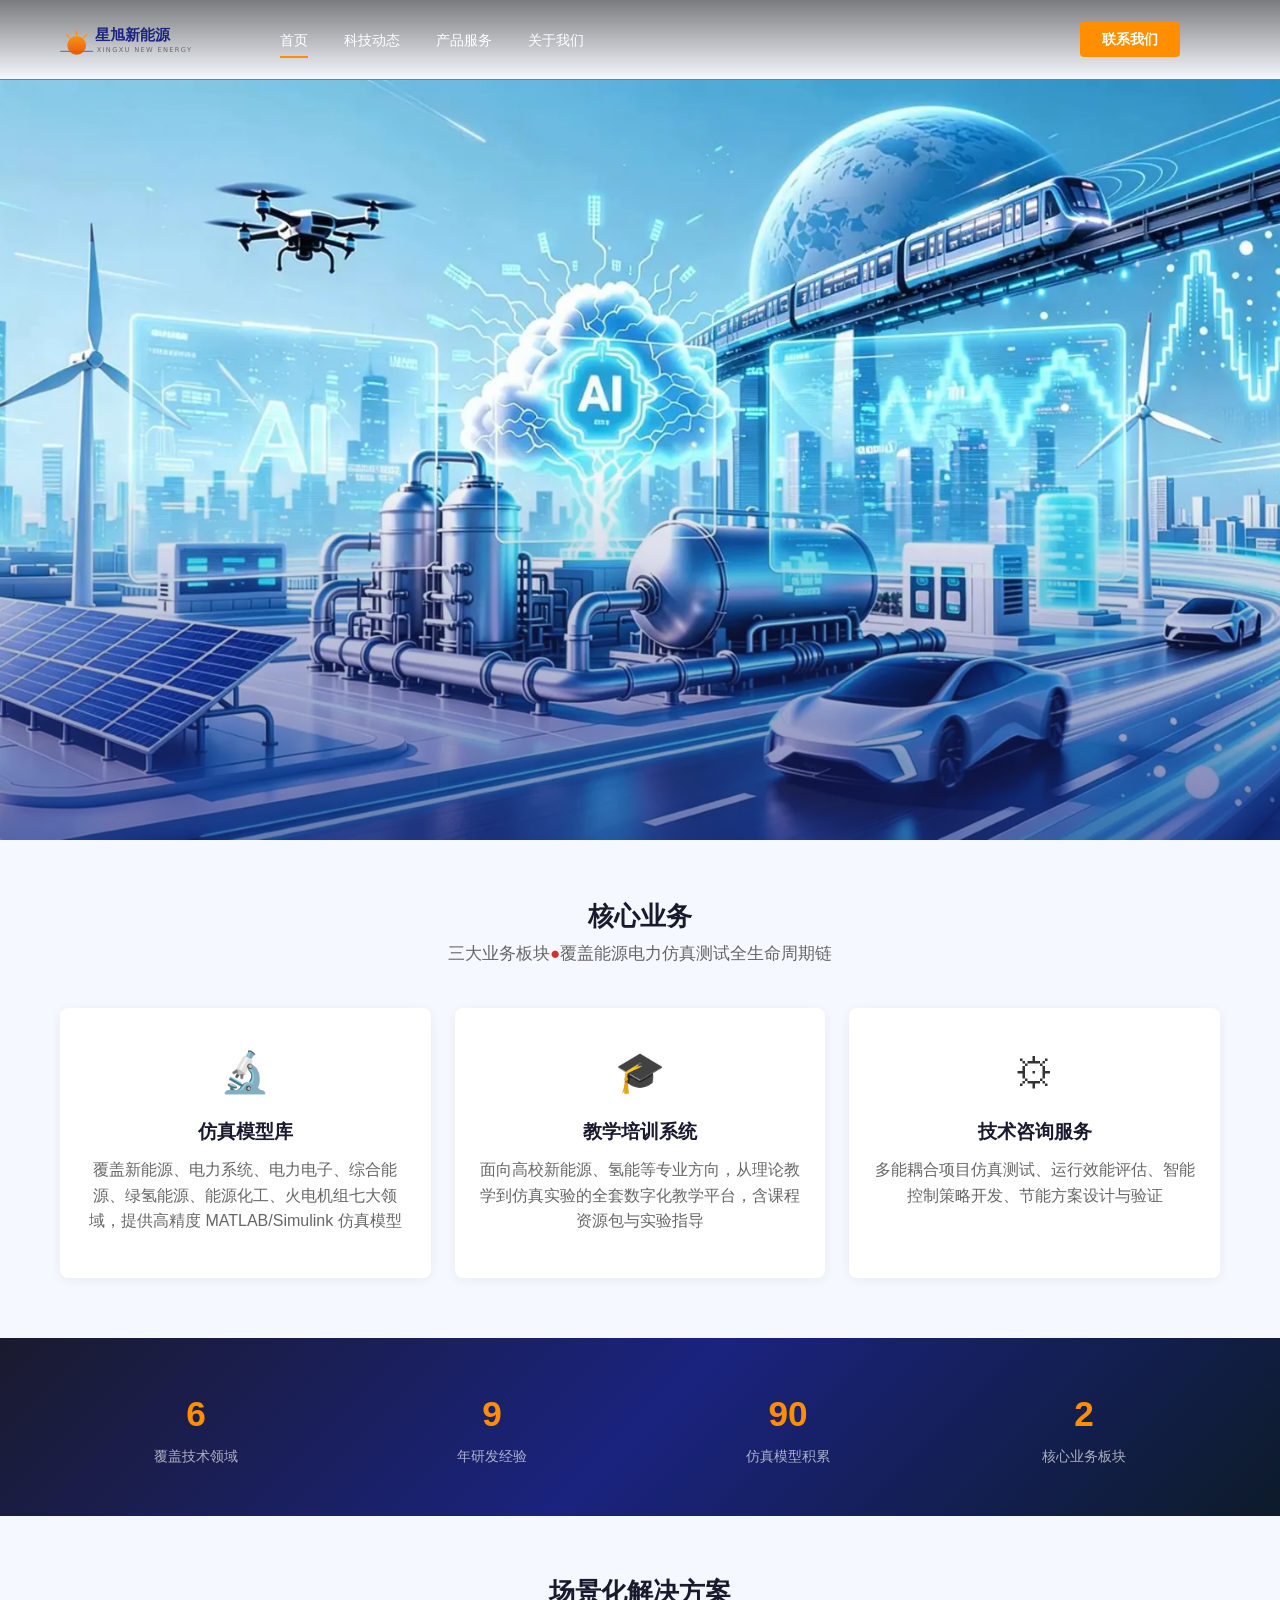
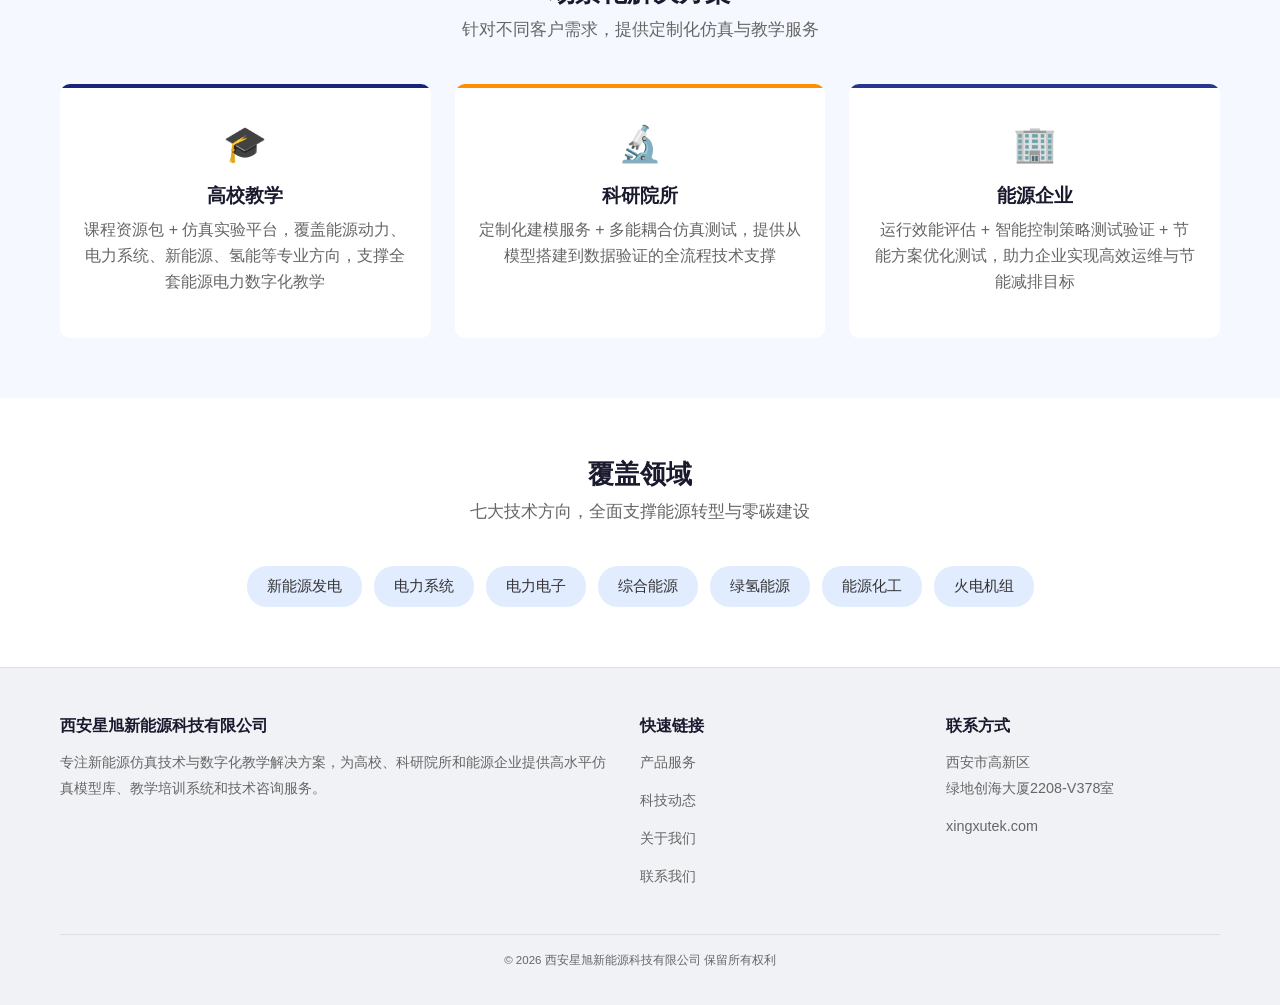
==== commit 75b9acf6: "feat: 更新能源企业场景描述" ====
--- a/index.html
+++ b/index.html
@@ -109,7 +109,7 @@
       <div class="scene-card s3">
         <div class="scene-icon">&#127970;</div>
         <h3>能源企业</h3>
-        <p>运行效能评估 + 智能控制策略开发 + 节能方案设计，助力企业实现高效运维与节能减排目标</p>
+        <p>运行效能评估 + 智能控制策略测试验证 + 节能方案优化测试，助力企业实现高效运维与节能减排目标</p>
       </div>
     </div>
   </div>
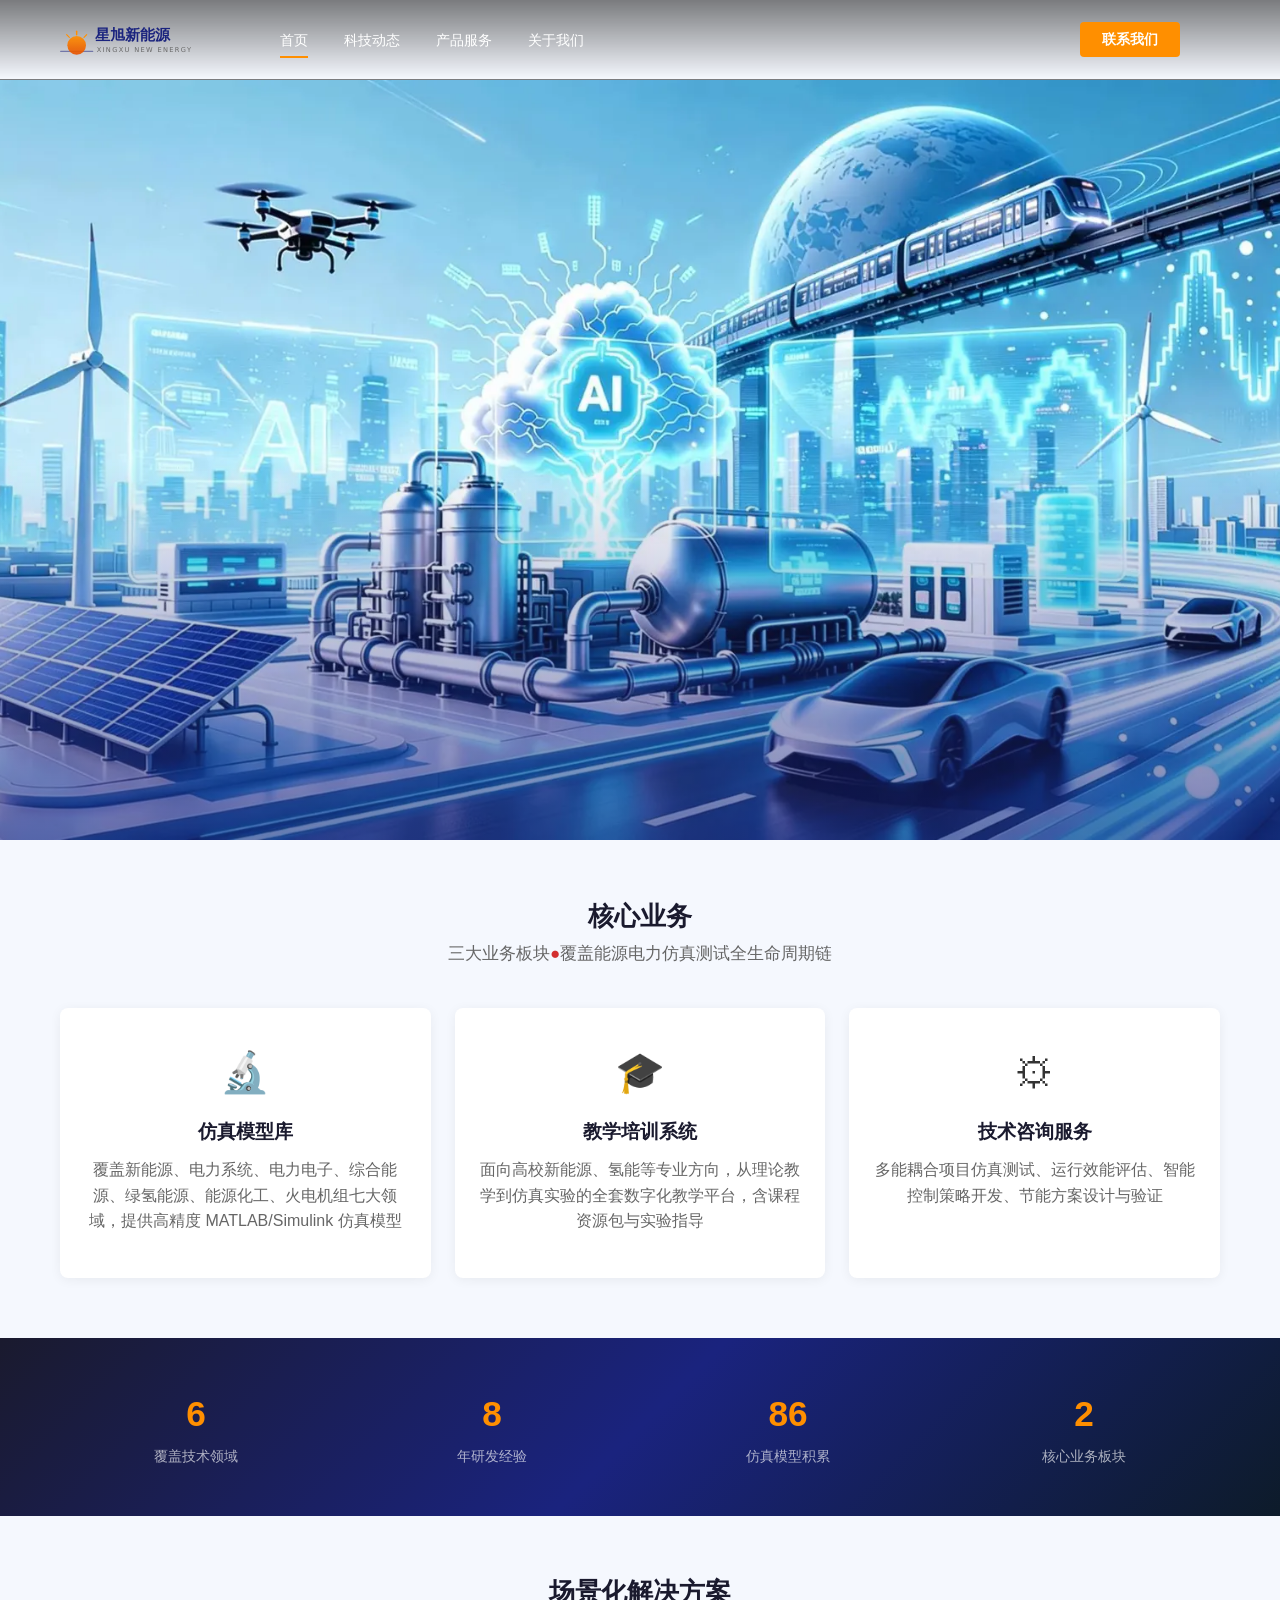
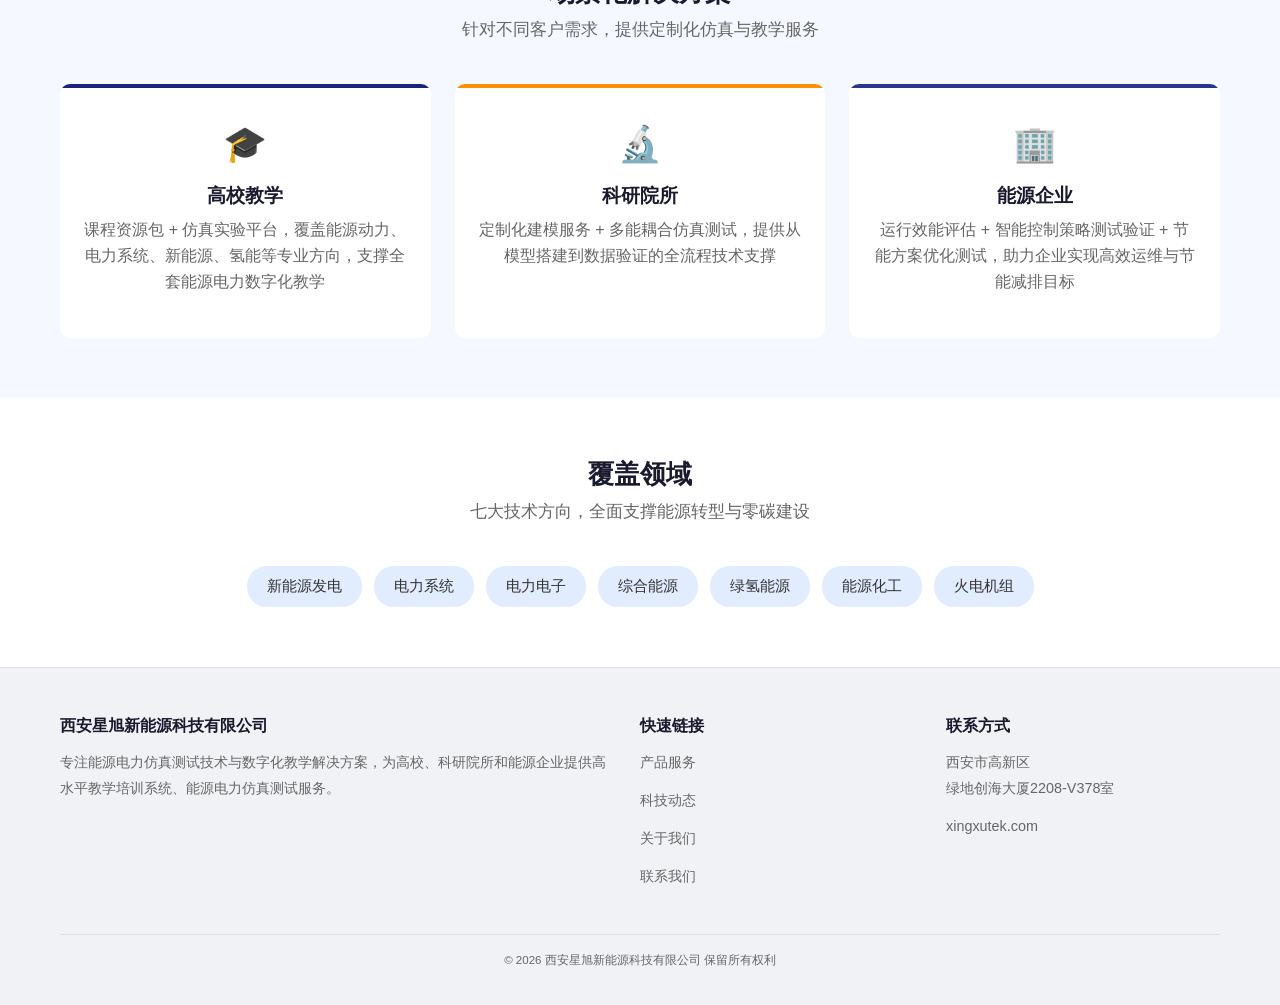
==== commit 6cf334e0: "feat: 更新全站底部公司描述文案" ====
--- a/index.html
+++ b/index.html
@@ -139,7 +139,7 @@
     <div class="footer-grid">
       <div>
         <h4>西安星旭新能源科技有限公司</h4>
-        <p>专注新能源仿真技术与数字化教学解决方案，为高校、科研院所和能源企业提供高水平仿真模型库、教学培训系统和技术咨询服务。</p>
+        <p>专注能源电力仿真测试技术与数字化教学解决方案，为高校、科研院所和能源企业提供高水平教学培训系统、能源电力仿真测试服务。</p>
       </div>
       <div>
         <h4>快速链接</h4>
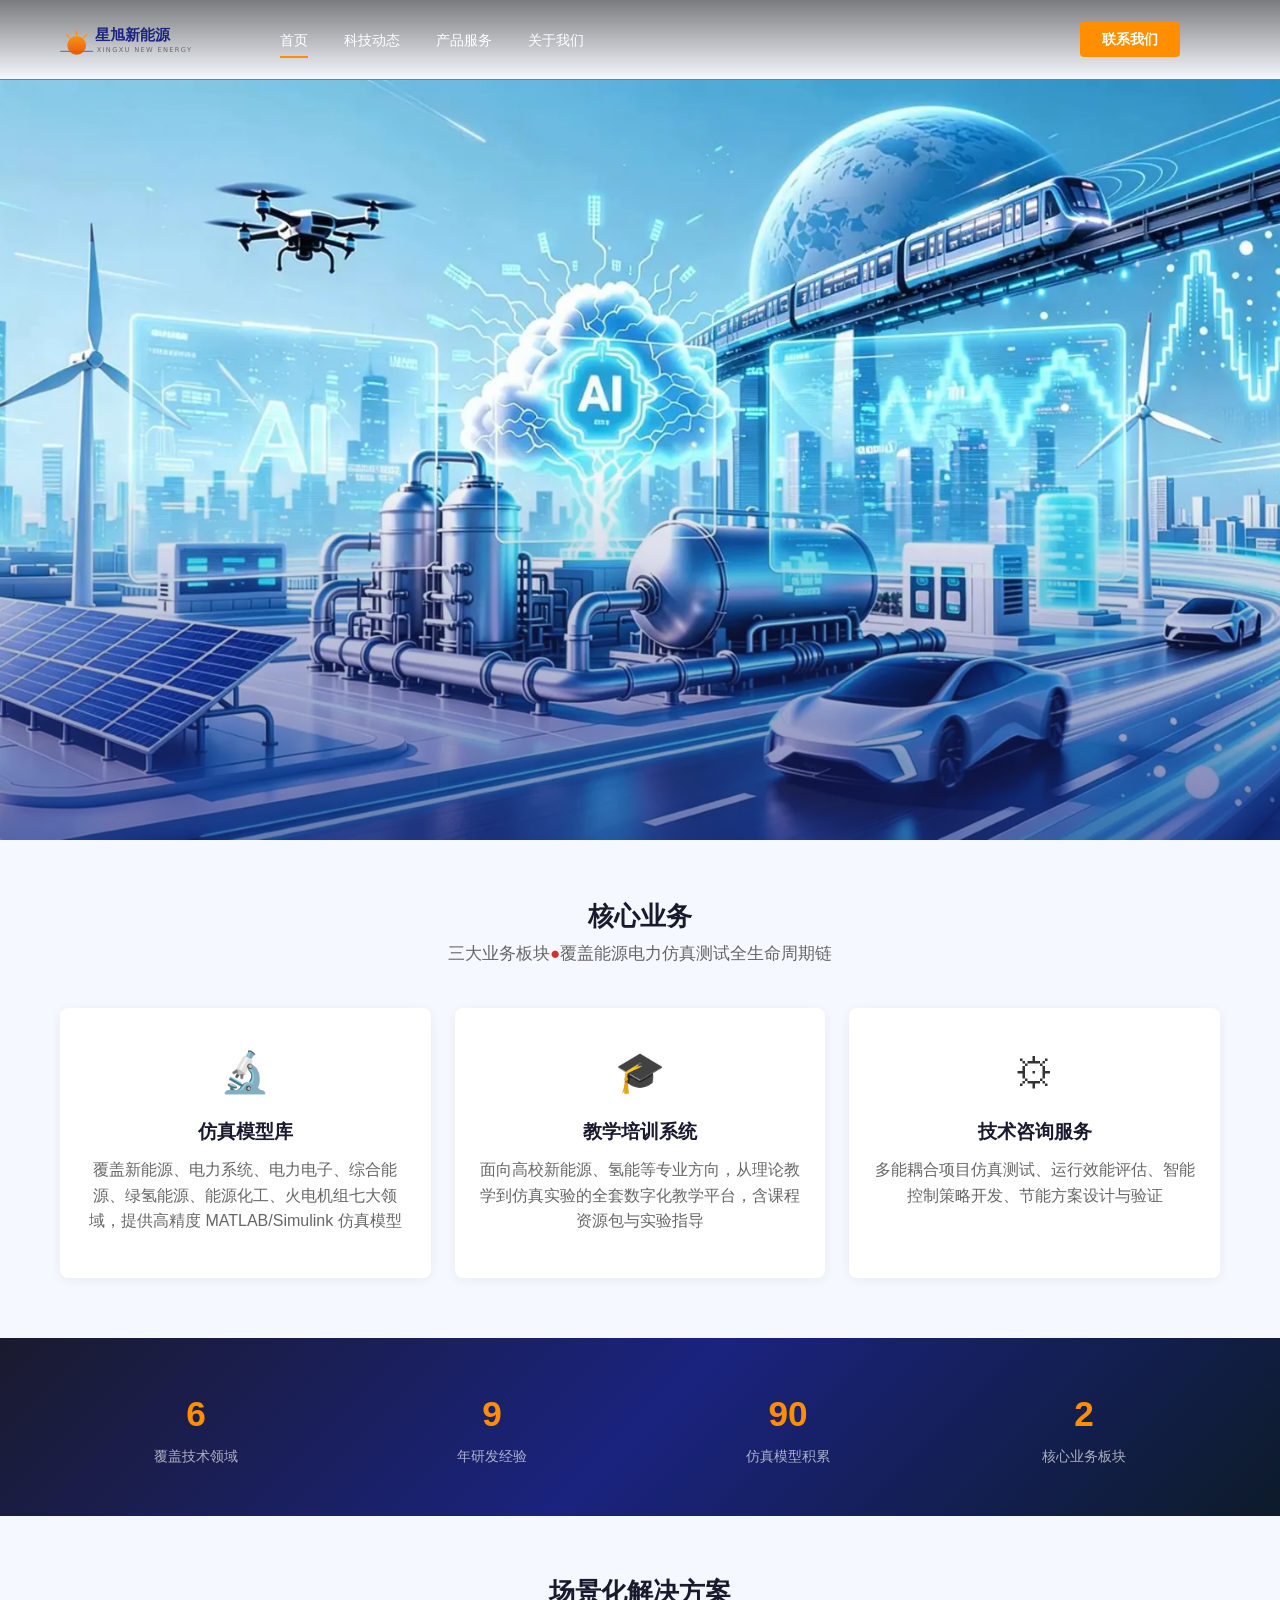
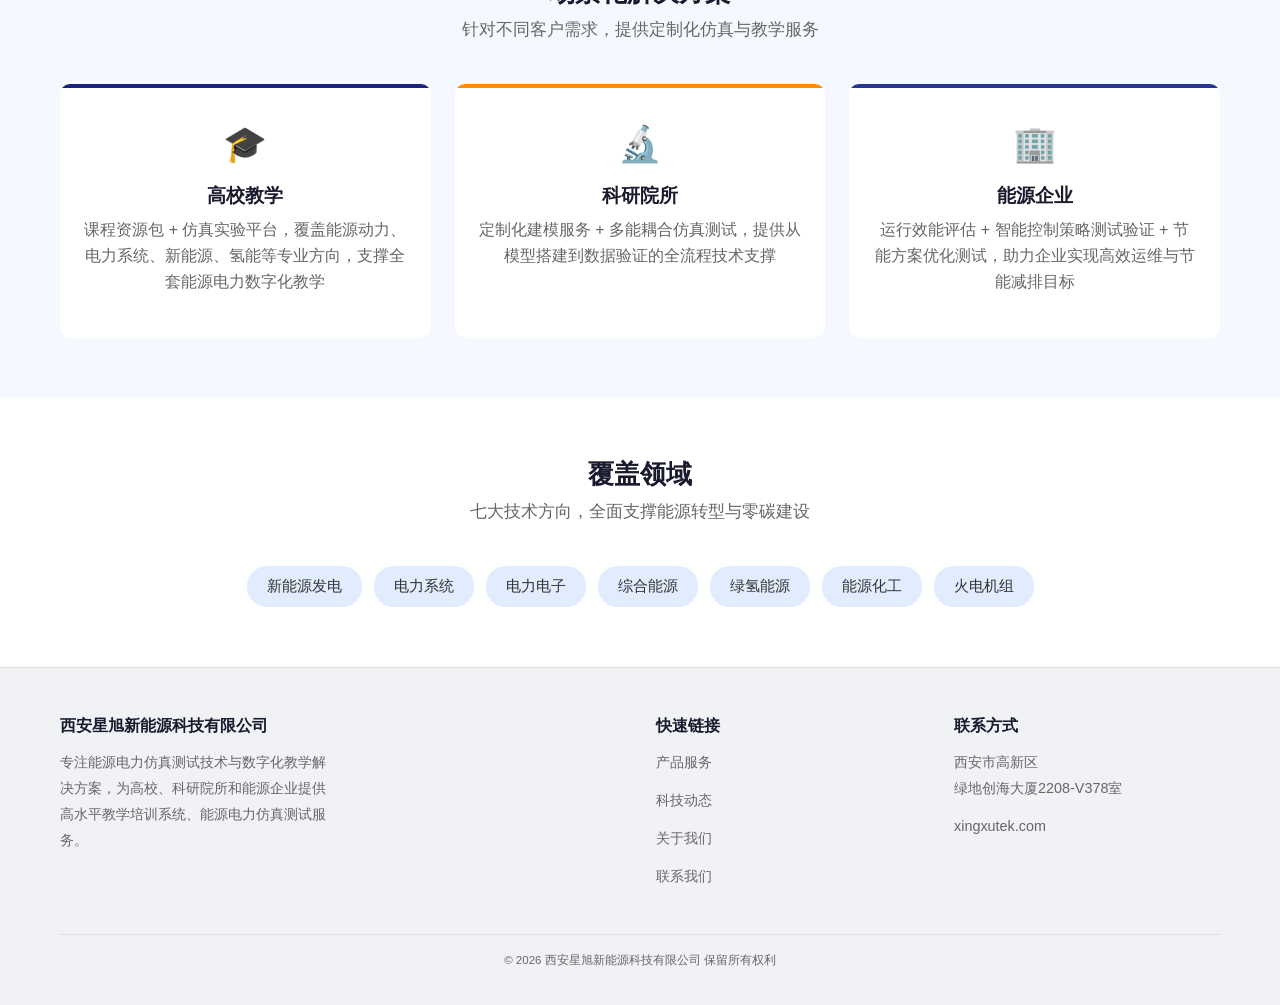
==== commit 3dbbe390: "feat: 底部改为4栏，第二栏留空" ====
--- a/index.html
+++ b/index.html
@@ -141,6 +141,7 @@
         <h4>西安星旭新能源科技有限公司</h4>
         <p>专注能源电力仿真测试技术与数字化教学解决方案，为高校、科研院所和能源企业提供高水平教学培训系统、能源电力仿真测试服务。</p>
       </div>
+      <div></div>
       <div>
         <h4>快速链接</h4>
         <p><a href="products.html">产品服务</a></p>
--- a/css/style.css
+++ b/css/style.css
@@ -161,7 +161,7 @@
   font-size: 0.9rem;
   border-top: 1px solid var(--color-border);
 }
-.footer-grid { display: grid; grid-template-columns: 2fr 1fr 1fr; gap: 32px; }
+.footer-grid { display: grid; grid-template-columns: 1fr 1fr 1fr 1fr; gap: 32px; }
 .footer-grid h4 { color: #1a1a2e; font-size: 1rem; margin-bottom: 14px; }
 .footer-grid p { font-size: 0.9rem; line-height: 1.8; color: var(--color-text-light); }
 .footer-grid a { color: var(--color-text-light); transition: color 0.2s; }
